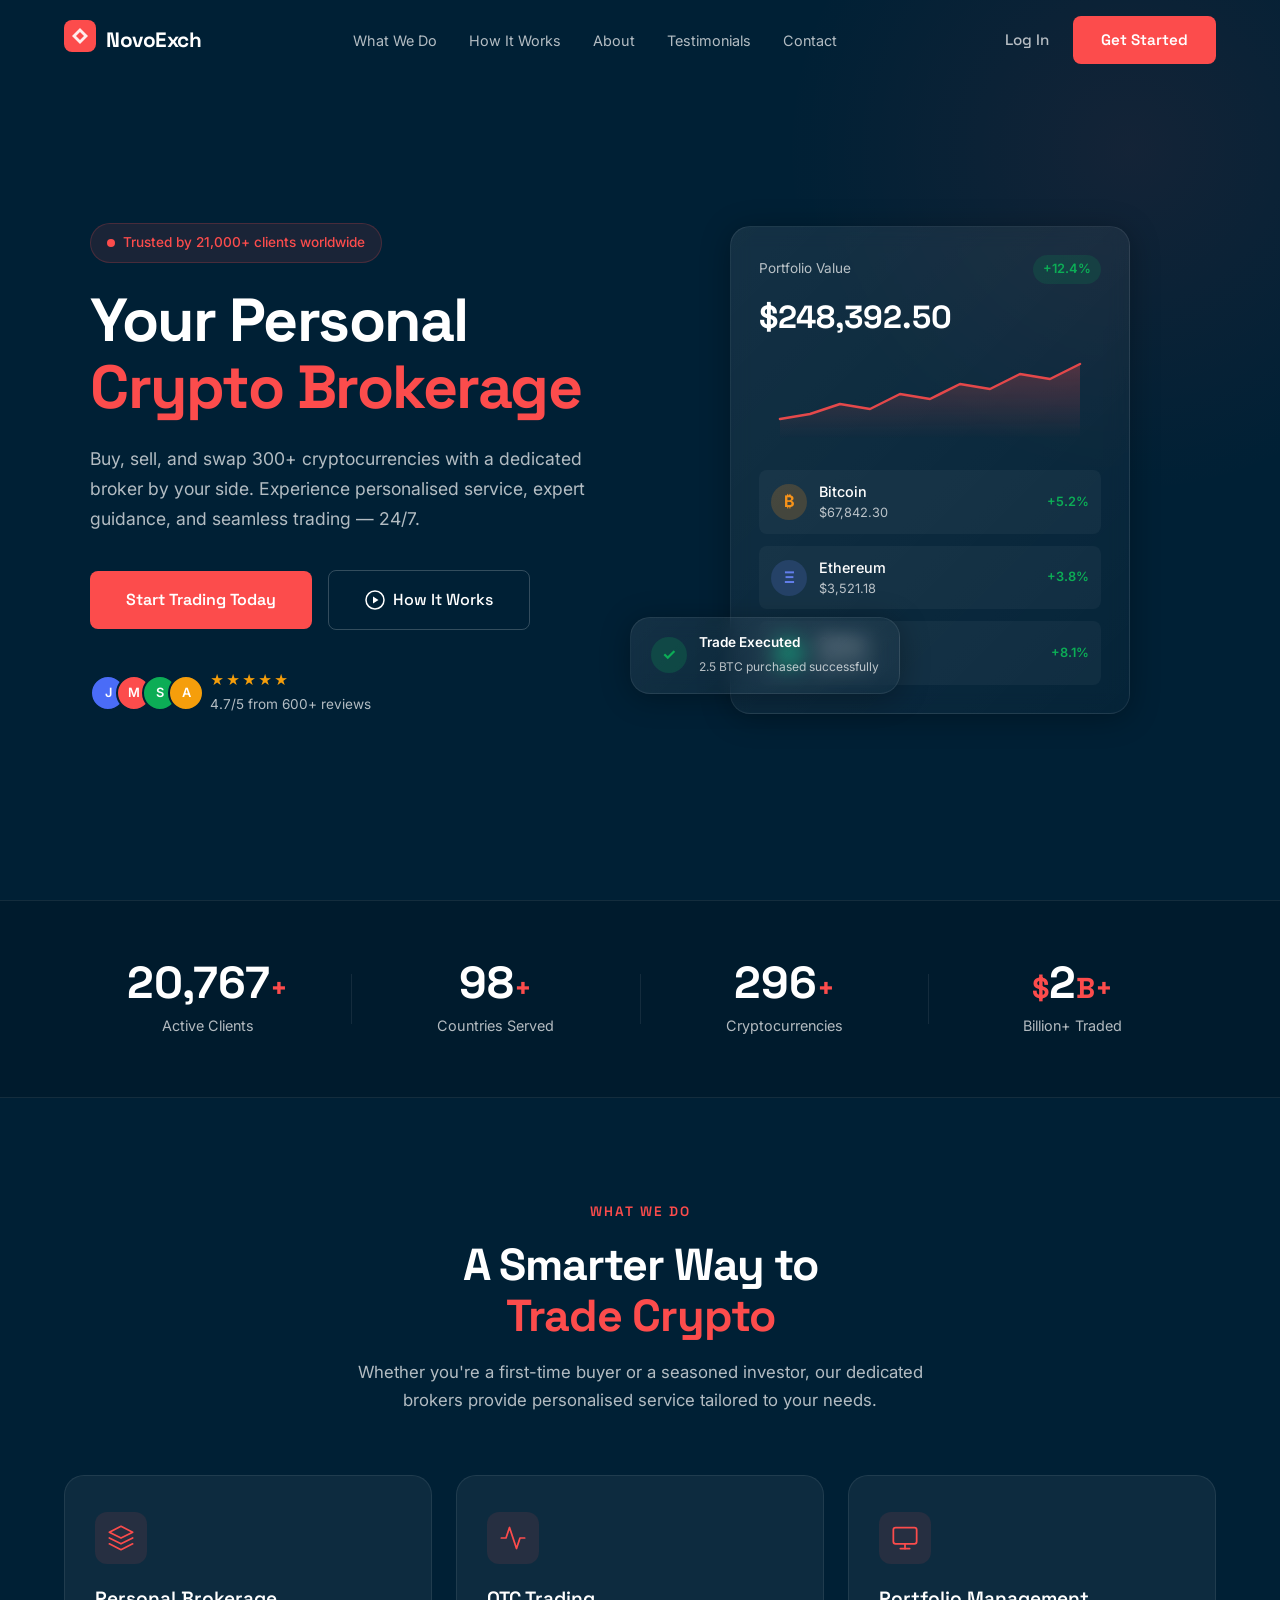
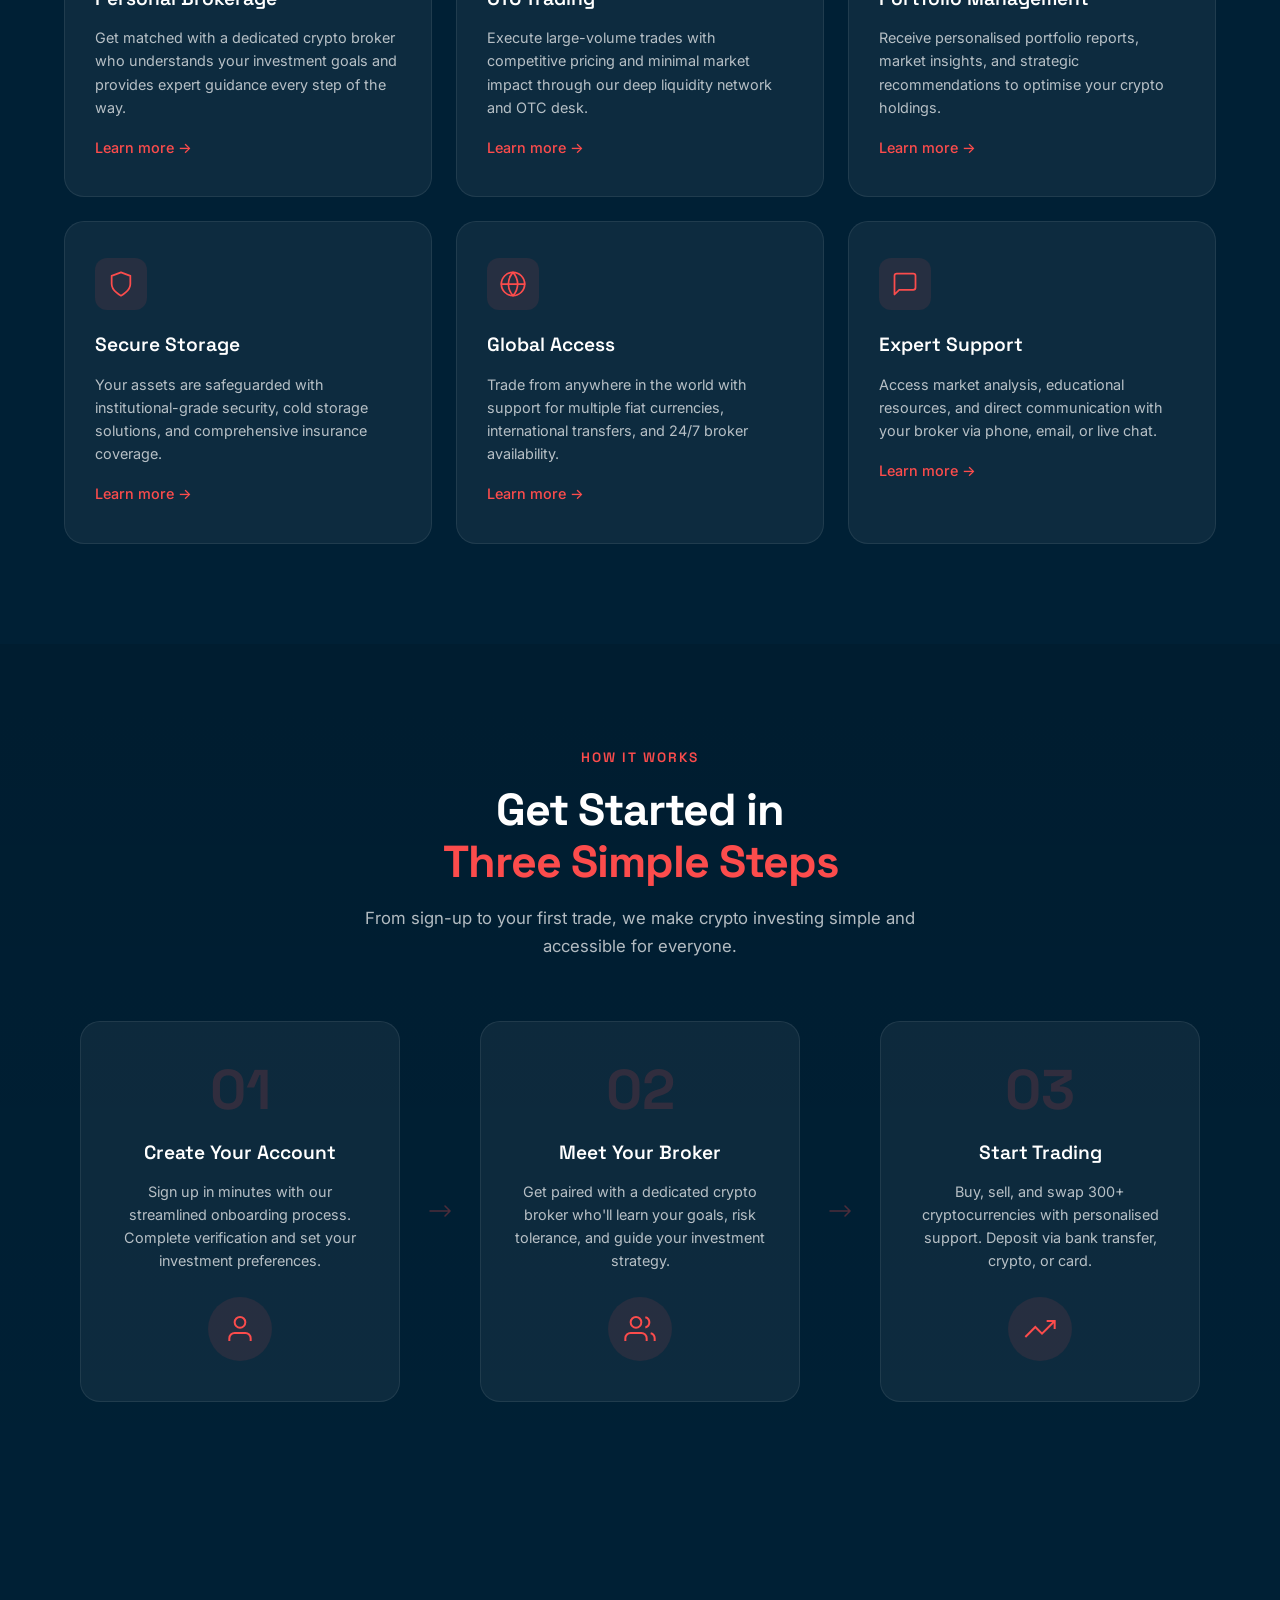
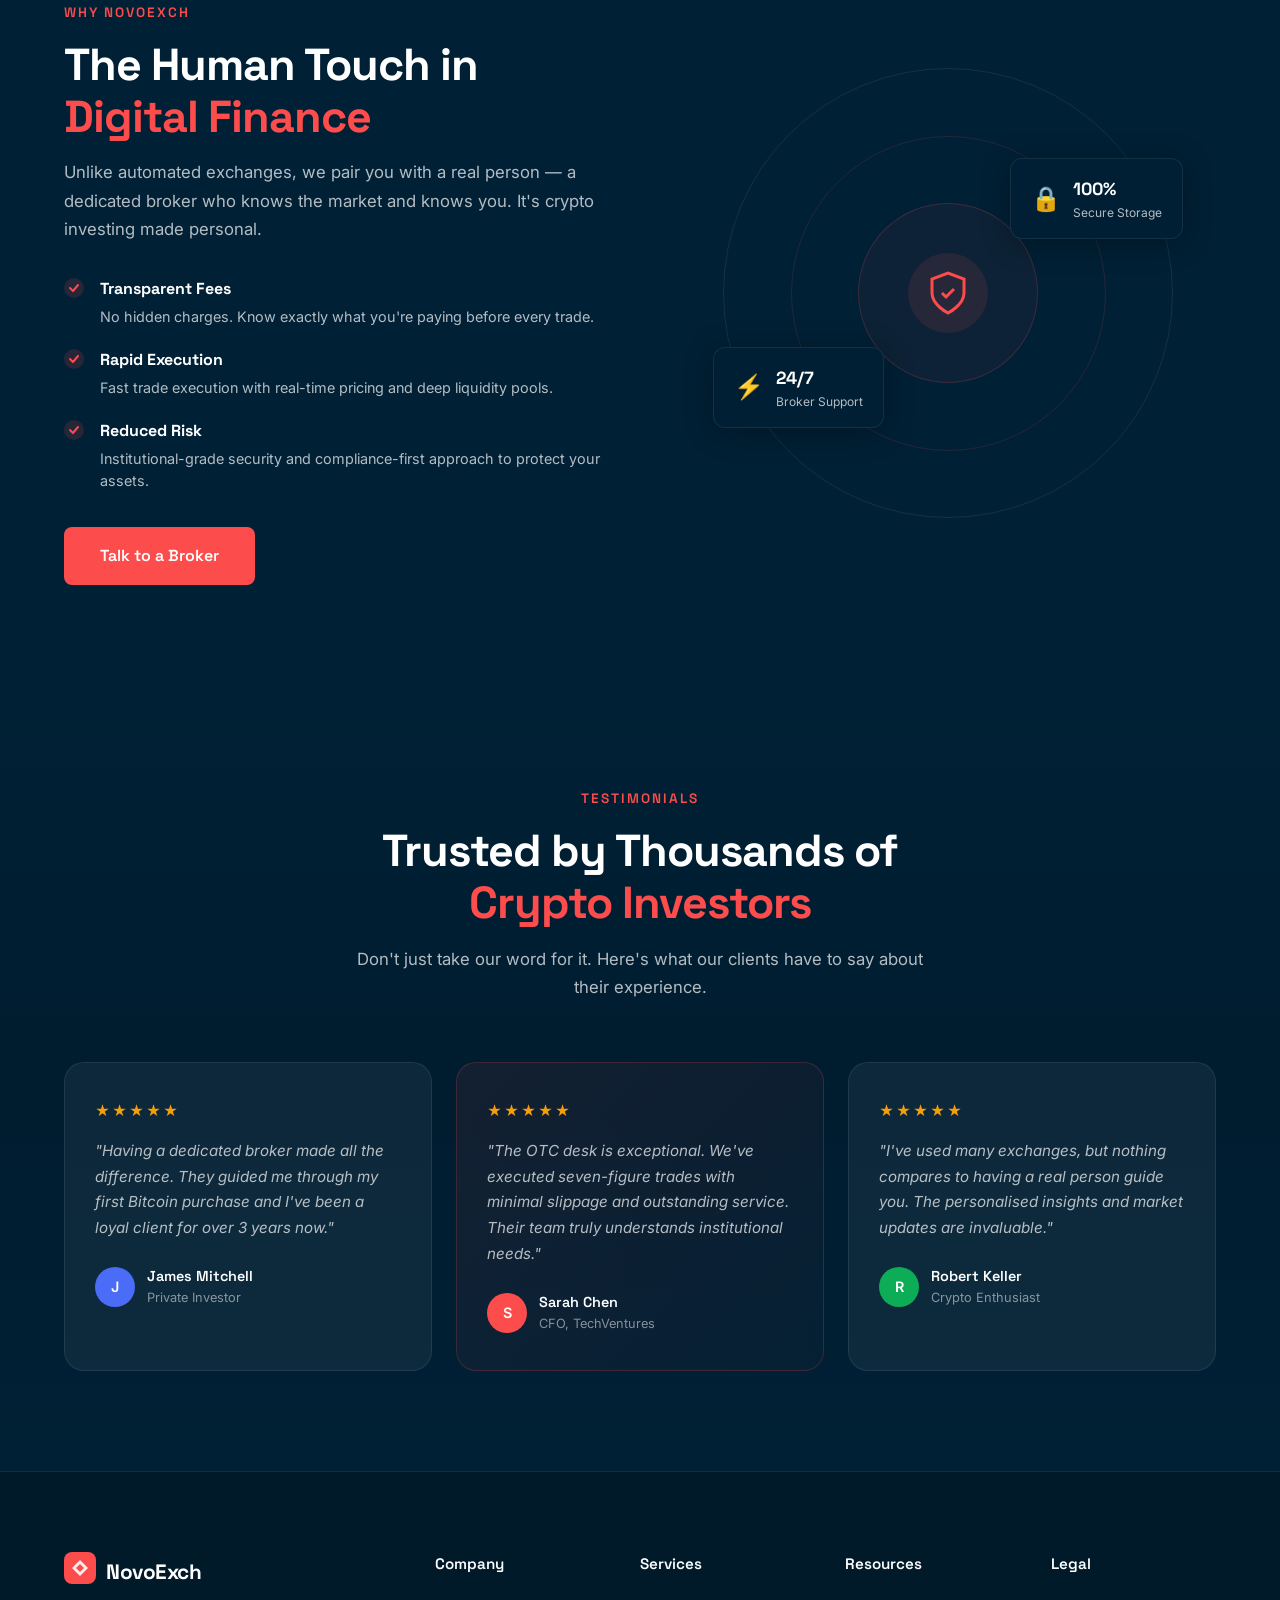
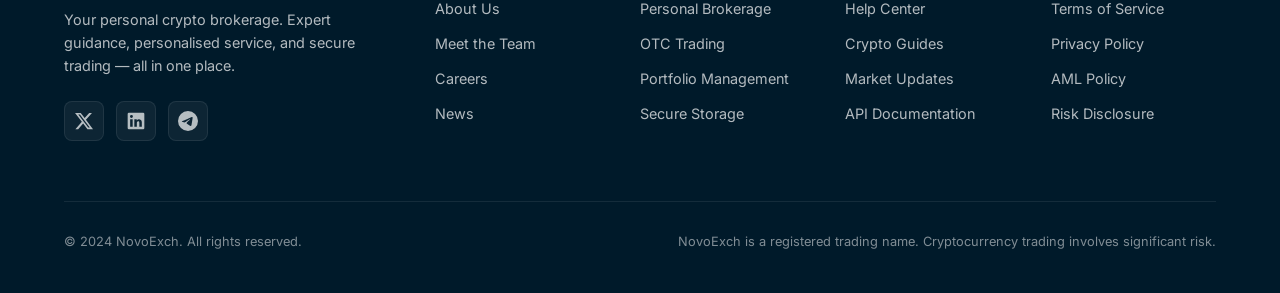
==== index.html @ ad3f7f37 "Initial commit: NovoExch crypto brokerage platform Co-Authored-By: Claude Opus 4.6 <noreply@anthropi" ====
<!DOCTYPE html>
<html lang="en">
<head>
    <meta charset="UTF-8">
    <meta name="viewport" content="width=device-width, initial-scale=1.0">
    <title>NovoExch | Your Personal Crypto Brokerage</title>
    <link rel="preconnect" href="https://fonts.googleapis.com">
    <link rel="preconnect" href="https://fonts.gstatic.com" crossorigin>
    <link href="https://fonts.googleapis.com/css2?family=Space+Grotesk:wght@400;500;600;700&family=Inter:wght@300;400;500;600&display=swap" rel="stylesheet">
    <link rel="stylesheet" href="styles.css">
</head>
<body>
    <!-- Navigation -->
    <nav class="navbar" id="navbar">
        <div class="container nav-container">
            <a href="#" class="logo">
                <span class="logo-icon">
                    <svg width="32" height="32" viewBox="0 0 32 32" fill="none">
                        <rect width="32" height="32" rx="8" fill="#fc4c4c"/>
                        <path d="M8 16L16 8L24 16L16 24L8 16Z" fill="white" opacity="0.9"/>
                        <path d="M12 16L16 12L20 16L16 20L12 16Z" fill="#fc4c4c"/>
                    </svg>
                </span>
                <span class="logo-text">NovoExch</span>
            </a>
            <div class="nav-links" id="navLinks">
                <a href="#services">What We Do</a>
                <a href="#how-it-works">How It Works</a>
                <a href="#about">About</a>
                <a href="#testimonials">Testimonials</a>
                <a href="signup.html">Contact</a>
            </div>
            <div class="nav-actions">
                <a href="login.html" class="btn-login">Log In</a>
                <a href="signup.html" class="btn-primary">Get Started</a>
            </div>
            <button class="mobile-toggle" id="mobileToggle" aria-label="Toggle menu">
                <span></span>
                <span></span>
                <span></span>
            </button>
        </div>
    </nav>

    <!-- Hero Section -->
    <section class="hero">
        <div class="hero-bg-glow"></div>
        <div class="container hero-container">
            <div class="hero-content">
                <div class="hero-badge">
                    <span class="badge-dot"></span>
                    Trusted by 21,000+ clients worldwide
                </div>
                <h1>Your Personal<br><span class="text-accent">Crypto Brokerage</span></h1>
                <p class="hero-subtitle">Buy, sell, and swap 300+ cryptocurrencies with a dedicated broker by your side. Experience personalised service, expert guidance, and seamless trading — 24/7.</p>
                <div class="hero-ctas">
                    <a href="signup.html" class="btn-primary btn-lg">Start Trading Today</a>
                    <a href="#how-it-works" class="btn-outline btn-lg">
                        <svg width="20" height="20" viewBox="0 0 20 20" fill="none">
                            <circle cx="10" cy="10" r="9" stroke="currentColor" stroke-width="1.5"/>
                            <path d="M8 6.5L13.5 10L8 13.5V6.5Z" fill="currentColor"/>
                        </svg>
                        How It Works
                    </a>
                </div>
                <div class="hero-trust">
                    <div class="trust-avatars">
                        <div class="avatar" style="background: #4a6cf7;">J</div>
                        <div class="avatar" style="background: #fc4c4c;">M</div>
                        <div class="avatar" style="background: #0cad56;">S</div>
                        <div class="avatar" style="background: #f59e0b;">A</div>
                    </div>
                    <div class="trust-info">
                        <div class="trust-stars">★★★★★</div>
                        <span>4.7/5 from 600+ reviews</span>
                    </div>
                </div>
            </div>
            <div class="hero-visual">
                <div class="hero-card main-card">
                    <div class="card-header">
                        <span class="card-label">Portfolio Value</span>
                        <span class="card-badge-green">+12.4%</span>
                    </div>
                    <div class="card-value">$248,392.50</div>
                    <div class="card-chart">
                        <svg viewBox="0 0 300 80" class="chart-line">
                            <polyline points="0,60 30,55 60,45 90,50 120,35 150,40 180,25 210,30 240,15 270,20 300,5" fill="none" stroke="#fc4c4c" stroke-width="2.5" stroke-linecap="round" stroke-linejoin="round"/>
                            <linearGradient id="chartGrad" x1="0" y1="0" x2="0" y2="1">
                                <stop offset="0%" stop-color="#fc4c4c" stop-opacity="0.3"/>
                                <stop offset="100%" stop-color="#fc4c4c" stop-opacity="0"/>
                            </linearGradient>
                            <polyline points="0,60 30,55 60,45 90,50 120,35 150,40 180,25 210,30 240,15 270,20 300,5 300,80 0,80" fill="url(#chartGrad)"/>
                        </svg>
                    </div>
                    <div class="card-assets">
                        <div class="asset-item">
                            <div class="asset-icon btc">₿</div>
                            <div class="asset-info">
                                <span class="asset-name">Bitcoin</span>
                                <span class="asset-price">$67,842.30</span>
                            </div>
                            <span class="asset-change positive">+5.2%</span>
                        </div>
                        <div class="asset-item">
                            <div class="asset-icon eth">Ξ</div>
                            <div class="asset-info">
                                <span class="asset-name">Ethereum</span>
                                <span class="asset-price">$3,521.18</span>
                            </div>
                            <span class="asset-change positive">+3.8%</span>
                        </div>
                        <div class="asset-item">
                            <div class="asset-icon sol">◎</div>
                            <div class="asset-info">
                                <span class="asset-name">Solana</span>
                                <span class="asset-price">$142.65</span>
                            </div>
                            <span class="asset-change positive">+8.1%</span>
                        </div>
                    </div>
                </div>
                <div class="hero-card floating-card card-notification">
                    <div class="notif-icon">✓</div>
                    <div class="notif-text">
                        <span class="notif-title">Trade Executed</span>
                        <span class="notif-desc">2.5 BTC purchased successfully</span>
                    </div>
                </div>
            </div>
        </div>
    </section>

    <!-- Stats Bar -->
    <section class="stats-bar">
        <div class="container">
            <div class="stats-grid">
                <div class="stat-item">
                    <div class="stat-number" data-target="21000">0</div>
                    <div class="stat-label">Active Clients</div>
                </div>
                <div class="stat-divider"></div>
                <div class="stat-item">
                    <div class="stat-number" data-target="100">0</div>
                    <div class="stat-label">Countries Served</div>
                </div>
                <div class="stat-divider"></div>
                <div class="stat-item">
                    <div class="stat-number" data-target="300">0</div>
                    <div class="stat-label">Cryptocurrencies</div>
                </div>
                <div class="stat-divider"></div>
                <div class="stat-item">
                    <div class="stat-number dollar" data-target="3">0</div>
                    <div class="stat-label">Billion+ Traded</div>
                </div>
            </div>
        </div>
    </section>

    <!-- Services Section -->
    <section class="services" id="services">
        <div class="container">
            <div class="section-header">
                <span class="section-tag">What We Do</span>
                <h2>A Smarter Way to<br><span class="text-accent">Trade Crypto</span></h2>
                <p class="section-subtitle">Whether you're a first-time buyer or a seasoned investor, our dedicated brokers provide personalised service tailored to your needs.</p>
            </div>
            <div class="services-grid">
                <div class="service-card">
                    <div class="service-icon">
                        <svg width="28" height="28" viewBox="0 0 24 24" fill="none" stroke="currentColor" stroke-width="1.5" stroke-linecap="round" stroke-linejoin="round">
                            <path d="M12 2L2 7l10 5 10-5-10-5z"/>
                            <path d="M2 17l10 5 10-5"/>
                            <path d="M2 12l10 5 10-5"/>
                        </svg>
                    </div>
                    <h3>Personal Brokerage</h3>
                    <p>Get matched with a dedicated crypto broker who understands your investment goals and provides expert guidance every step of the way.</p>
                    <a href="#" class="service-link">Learn more →</a>
                </div>
                <div class="service-card">
                    <div class="service-icon">
                        <svg width="28" height="28" viewBox="0 0 24 24" fill="none" stroke="currentColor" stroke-width="1.5" stroke-linecap="round" stroke-linejoin="round">
                            <polyline points="22 12 18 12 15 21 9 3 6 12 2 12"/>
                        </svg>
                    </div>
                    <h3>OTC Trading</h3>
                    <p>Execute large-volume trades with competitive pricing and minimal market impact through our deep liquidity network and OTC desk.</p>
                    <a href="#" class="service-link">Learn more →</a>
                </div>
                <div class="service-card">
                    <div class="service-icon">
                        <svg width="28" height="28" viewBox="0 0 24 24" fill="none" stroke="currentColor" stroke-width="1.5" stroke-linecap="round" stroke-linejoin="round">
                            <rect x="2" y="3" width="20" height="14" rx="2" ry="2"/>
                            <path d="M8 21h8"/>
                            <path d="M12 17v4"/>
                        </svg>
                    </div>
                    <h3>Portfolio Management</h3>
                    <p>Receive personalised portfolio reports, market insights, and strategic recommendations to optimise your crypto holdings.</p>
                    <a href="#" class="service-link">Learn more →</a>
                </div>
                <div class="service-card">
                    <div class="service-icon">
                        <svg width="28" height="28" viewBox="0 0 24 24" fill="none" stroke="currentColor" stroke-width="1.5" stroke-linecap="round" stroke-linejoin="round">
                            <path d="M12 22s8-4 8-10V5l-8-3-8 3v7c0 6 8 10 8 10z"/>
                        </svg>
                    </div>
                    <h3>Secure Storage</h3>
                    <p>Your assets are safeguarded with institutional-grade security, cold storage solutions, and comprehensive insurance coverage.</p>
                    <a href="#" class="service-link">Learn more →</a>
                </div>
                <div class="service-card">
                    <div class="service-icon">
                        <svg width="28" height="28" viewBox="0 0 24 24" fill="none" stroke="currentColor" stroke-width="1.5" stroke-linecap="round" stroke-linejoin="round">
                            <circle cx="12" cy="12" r="10"/>
                            <path d="M2 12h20"/>
                            <path d="M12 2a15.3 15.3 0 0 1 4 10 15.3 15.3 0 0 1-4 10 15.3 15.3 0 0 1-4-10 15.3 15.3 0 0 1 4-10z"/>
                        </svg>
                    </div>
                    <h3>Global Access</h3>
                    <p>Trade from anywhere in the world with support for multiple fiat currencies, international transfers, and 24/7 broker availability.</p>
                    <a href="#" class="service-link">Learn more →</a>
                </div>
                <div class="service-card">
                    <div class="service-icon">
                        <svg width="28" height="28" viewBox="0 0 24 24" fill="none" stroke="currentColor" stroke-width="1.5" stroke-linecap="round" stroke-linejoin="round">
                            <path d="M21 15a2 2 0 0 1-2 2H7l-4 4V5a2 2 0 0 1 2-2h14a2 2 0 0 1 2 2z"/>
                        </svg>
                    </div>
                    <h3>Expert Support</h3>
                    <p>Access market analysis, educational resources, and direct communication with your broker via phone, email, or live chat.</p>
                    <a href="#" class="service-link">Learn more →</a>
                </div>
            </div>
        </div>
    </section>

    <!-- How It Works -->
    <section class="how-it-works" id="how-it-works">
        <div class="container">
            <div class="section-header">
                <span class="section-tag">How It Works</span>
                <h2>Get Started in<br><span class="text-accent">Three Simple Steps</span></h2>
                <p class="section-subtitle">From sign-up to your first trade, we make crypto investing simple and accessible for everyone.</p>
            </div>
            <div class="steps-grid">
                <div class="step-card">
                    <div class="step-number">01</div>
                    <div class="step-content">
                        <h3>Create Your Account</h3>
                        <p>Sign up in minutes with our streamlined onboarding process. Complete verification and set your investment preferences.</p>
                    </div>
                    <div class="step-visual">
                        <div class="step-icon-wrap">
                            <svg width="32" height="32" viewBox="0 0 24 24" fill="none" stroke="#fc4c4c" stroke-width="1.5">
                                <path d="M20 21v-2a4 4 0 0 0-4-4H8a4 4 0 0 0-4 4v2"/>
                                <circle cx="12" cy="7" r="4"/>
                            </svg>
                        </div>
                    </div>
                </div>
                <div class="step-connector">
                    <svg width="40" height="40" viewBox="0 0 40 40">
                        <path d="M10 20h20M25 15l5 5-5 5" stroke="#fc4c4c" stroke-width="1.5" fill="none" stroke-linecap="round"/>
                    </svg>
                </div>
                <div class="step-card">
                    <div class="step-number">02</div>
                    <div class="step-content">
                        <h3>Meet Your Broker</h3>
                        <p>Get paired with a dedicated crypto broker who'll learn your goals, risk tolerance, and guide your investment strategy.</p>
                    </div>
                    <div class="step-visual">
                        <div class="step-icon-wrap">
                            <svg width="32" height="32" viewBox="0 0 24 24" fill="none" stroke="#fc4c4c" stroke-width="1.5">
                                <path d="M17 21v-2a4 4 0 0 0-4-4H5a4 4 0 0 0-4 4v2"/>
                                <circle cx="9" cy="7" r="4"/>
                                <path d="M23 21v-2a4 4 0 0 0-3-3.87"/>
                                <path d="M16 3.13a4 4 0 0 1 0 7.75"/>
                            </svg>
                        </div>
                    </div>
                </div>
                <div class="step-connector">
                    <svg width="40" height="40" viewBox="0 0 40 40">
                        <path d="M10 20h20M25 15l5 5-5 5" stroke="#fc4c4c" stroke-width="1.5" fill="none" stroke-linecap="round"/>
                    </svg>
                </div>
                <div class="step-card">
                    <div class="step-number">03</div>
                    <div class="step-content">
                        <h3>Start Trading</h3>
                        <p>Buy, sell, and swap 300+ cryptocurrencies with personalised support. Deposit via bank transfer, crypto, or card.</p>
                    </div>
                    <div class="step-visual">
                        <div class="step-icon-wrap">
                            <svg width="32" height="32" viewBox="0 0 24 24" fill="none" stroke="#fc4c4c" stroke-width="1.5">
                                <polyline points="23 6 13.5 15.5 8.5 10.5 1 18"/>
                                <polyline points="17 6 23 6 23 12"/>
                            </svg>
                        </div>
                    </div>
                </div>
            </div>
        </div>
    </section>

    <!-- About / Why Choose Us -->
    <section class="about" id="about">
        <div class="container">
            <div class="about-grid">
                <div class="about-content">
                    <span class="section-tag">Why NovoExch</span>
                    <h2>The Human Touch in<br><span class="text-accent">Digital Finance</span></h2>
                    <p>Unlike automated exchanges, we pair you with a real person — a dedicated broker who knows the market and knows you. It's crypto investing made personal.</p>
                    <div class="about-features">
                        <div class="about-feature">
                            <div class="feature-check">
                                <svg width="20" height="20" viewBox="0 0 20 20" fill="none">
                                    <circle cx="10" cy="10" r="10" fill="#fc4c4c" opacity="0.15"/>
                                    <path d="M6 10l3 3 5-6" stroke="#fc4c4c" stroke-width="2" stroke-linecap="round" stroke-linejoin="round"/>
                                </svg>
                            </div>
                            <div>
                                <strong>Transparent Fees</strong>
                                <p>No hidden charges. Know exactly what you're paying before every trade.</p>
                            </div>
                        </div>
                        <div class="about-feature">
                            <div class="feature-check">
                                <svg width="20" height="20" viewBox="0 0 20 20" fill="none">
                                    <circle cx="10" cy="10" r="10" fill="#fc4c4c" opacity="0.15"/>
                                    <path d="M6 10l3 3 5-6" stroke="#fc4c4c" stroke-width="2" stroke-linecap="round" stroke-linejoin="round"/>
                                </svg>
                            </div>
                            <div>
                                <strong>Rapid Execution</strong>
                                <p>Fast trade execution with real-time pricing and deep liquidity pools.</p>
                            </div>
                        </div>
                        <div class="about-feature">
                            <div class="feature-check">
                                <svg width="20" height="20" viewBox="0 0 20 20" fill="none">
                                    <circle cx="10" cy="10" r="10" fill="#fc4c4c" opacity="0.15"/>
                                    <path d="M6 10l3 3 5-6" stroke="#fc4c4c" stroke-width="2" stroke-linecap="round" stroke-linejoin="round"/>
                                </svg>
                            </div>
                            <div>
                                <strong>Reduced Risk</strong>
                                <p>Institutional-grade security and compliance-first approach to protect your assets.</p>
                            </div>
                        </div>
                    </div>
                    <a href="signup.html" class="btn-primary btn-lg">Talk to a Broker</a>
                </div>
                <div class="about-visual">
                    <div class="about-image-card">
                        <div class="about-graphic">
                            <div class="graphic-circle outer"></div>
                            <div class="graphic-circle middle"></div>
                            <div class="graphic-circle inner"></div>
                            <div class="graphic-center">
                                <svg width="48" height="48" viewBox="0 0 24 24" fill="none" stroke="#fc4c4c" stroke-width="1.5">
                                    <path d="M12 22s8-4 8-10V5l-8-3-8 3v7c0 6 8 10 8 10z"/>
                                    <path d="M9 12l2 2 4-4"/>
                                </svg>
                            </div>
                        </div>
                        <div class="about-stat-card stat-card-1">
                            <div class="mini-stat-icon">🔒</div>
                            <div>
                                <div class="mini-stat-value">100%</div>
                                <div class="mini-stat-label">Secure Storage</div>
                            </div>
                        </div>
                        <div class="about-stat-card stat-card-2">
                            <div class="mini-stat-icon">⚡</div>
                            <div>
                                <div class="mini-stat-value">24/7</div>
                                <div class="mini-stat-label">Broker Support</div>
                            </div>
                        </div>
                    </div>
                </div>
            </div>
        </div>
    </section>

    <!-- Testimonials -->
    <section class="testimonials" id="testimonials">
        <div class="container">
            <div class="section-header">
                <span class="section-tag">Testimonials</span>
                <h2>Trusted by Thousands of<br><span class="text-accent">Crypto Investors</span></h2>
                <p class="section-subtitle">Don't just take our word for it. Here's what our clients have to say about their experience.</p>
            </div>
            <div class="testimonials-grid">
                <div class="testimonial-card">
                    <div class="testimonial-stars">★★★★★</div>
                    <p>"Having a dedicated broker made all the difference. They guided me through my first Bitcoin purchase and I've been a loyal client for over 3 years now."</p>
                    <div class="testimonial-author">
                        <div class="author-avatar" style="background: #4a6cf7;">J</div>
                        <div>
                            <div class="author-name">James Mitchell</div>
                            <div class="author-role">Private Investor</div>
                        </div>
                    </div>
                </div>
                <div class="testimonial-card featured">
                    <div class="testimonial-stars">★★★★★</div>
                    <p>"The OTC desk is exceptional. We've executed seven-figure trades with minimal slippage and outstanding service. Their team truly understands institutional needs."</p>
                    <div class="testimonial-author">
                        <div class="author-avatar" style="background: #fc4c4c;">S</div>
                        <div>
                            <div class="author-name">Sarah Chen</div>
                            <div class="author-role">CFO, TechVentures</div>
                        </div>
                    </div>
                </div>
                <div class="testimonial-card">
                    <div class="testimonial-stars">★★★★★</div>
                    <p>"I've used many exchanges, but nothing compares to having a real person guide you. The personalised insights and market updates are invaluable."</p>
                    <div class="testimonial-author">
                        <div class="author-avatar" style="background: #0cad56;">R</div>
                        <div>
                            <div class="author-name">Robert Keller</div>
                            <div class="author-role">Crypto Enthusiast</div>
                        </div>
                    </div>
                </div>
            </div>
        </div>
    </section>

    <!-- Footer -->
    <footer class="footer">
        <div class="container">
            <div class="footer-grid">
                <div class="footer-brand">
                    <a href="#" class="logo">
                        <span class="logo-icon">
                            <svg width="32" height="32" viewBox="0 0 32 32" fill="none">
                                <rect width="32" height="32" rx="8" fill="#fc4c4c"/>
                                <path d="M8 16L16 8L24 16L16 24L8 16Z" fill="white" opacity="0.9"/>
                                <path d="M12 16L16 12L20 16L16 20L12 16Z" fill="#fc4c4c"/>
                            </svg>
                        </span>
                        <span class="logo-text">NovoExch</span>
                    </a>
                    <p class="footer-desc">Your personal crypto brokerage. Expert guidance, personalised service, and secure trading — all in one place.</p>
                    <div class="social-links">
                        <a href="#" aria-label="Twitter">
                            <svg width="20" height="20" viewBox="0 0 24 24" fill="currentColor"><path d="M18.244 2.25h3.308l-7.227 8.26 8.502 11.24H16.17l-5.214-6.817L4.99 21.75H1.68l7.73-8.835L1.254 2.25H8.08l4.713 6.231zm-1.161 17.52h1.833L7.084 4.126H5.117z"/></svg>
                        </a>
                        <a href="#" aria-label="LinkedIn">
                            <svg width="20" height="20" viewBox="0 0 24 24" fill="currentColor"><path d="M20.5 2h-17A1.5 1.5 0 002 3.5v17A1.5 1.5 0 003.5 22h17a1.5 1.5 0 001.5-1.5v-17A1.5 1.5 0 0020.5 2zM8 19H5v-9h3zM6.5 8.25A1.75 1.75 0 118.3 6.5a1.78 1.78 0 01-1.8 1.75zM19 19h-3v-4.74c0-1.42-.6-1.93-1.38-1.93A1.74 1.74 0 0013 14.19a.66.66 0 000 .14V19h-3v-9h2.9v1.3a3.11 3.11 0 012.7-1.4c1.55 0 3.36.86 3.36 3.66z"/></svg>
                        </a>
                        <a href="#" aria-label="Telegram">
                            <svg width="20" height="20" viewBox="0 0 24 24" fill="currentColor"><path d="M11.944 0A12 12 0 0 0 0 12a12 12 0 0 0 12 12 12 12 0 0 0 12-12A12 12 0 0 0 12 0a12 12 0 0 0-.056 0zm4.962 7.224c.1-.002.321.023.465.14a.506.506 0 0 1 .171.325c.016.093.036.306.02.472-.18 1.898-.962 6.502-1.36 8.627-.168.9-.499 1.201-.82 1.23-.696.065-1.225-.46-1.9-.902-1.056-.693-1.653-1.124-2.678-1.8-1.185-.78-.417-1.21.258-1.91.177-.184 3.247-2.977 3.307-3.23.007-.032.014-.15-.056-.212s-.174-.041-.249-.024c-.106.024-1.793 1.14-5.061 3.345-.48.33-.913.49-1.302.48-.428-.008-1.252-.241-1.865-.44-.752-.245-1.349-.374-1.297-.789.027-.216.325-.437.893-.663 3.498-1.524 5.83-2.529 6.998-3.014 3.332-1.386 4.025-1.627 4.476-1.635z"/></svg>
                        </a>
                    </div>
                </div>
                <div class="footer-links">
                    <h4>Company</h4>
                    <a href="#">About Us</a>
                    <a href="#">Meet the Team</a>
                    <a href="#">Careers</a>
                    <a href="#">News</a>
                </div>
                <div class="footer-links">
                    <h4>Services</h4>
                    <a href="#">Personal Brokerage</a>
                    <a href="#">OTC Trading</a>
                    <a href="#">Portfolio Management</a>
                    <a href="#">Secure Storage</a>
                </div>
                <div class="footer-links">
                    <h4>Resources</h4>
                    <a href="#">Help Center</a>
                    <a href="#">Crypto Guides</a>
                    <a href="#">Market Updates</a>
                    <a href="#">API Documentation</a>
                </div>
                <div class="footer-links">
                    <h4>Legal</h4>
                    <a href="#">Terms of Service</a>
                    <a href="#">Privacy Policy</a>
                    <a href="#">AML Policy</a>
                    <a href="#">Risk Disclosure</a>
                </div>
            </div>
            <div class="footer-bottom">
                <p>&copy; 2024 NovoExch. All rights reserved.</p>
                <p>NovoExch is a registered trading name. Cryptocurrency trading involves significant risk.</p>
            </div>
        </div>
    </footer>

    <script src="script.js"></script>
</body>
</html>
---- styles.css ----
/* ===== RESET & BASE ===== */
*, *::before, *::after {
    margin: 0;
    padding: 0;
    box-sizing: border-box;
}

:root {
    --primary: #002035;
    --primary-light: #003355;
    --primary-dark: #001525;
    --secondary: #fc4c4c;
    --secondary-hover: #e03e3e;
    --white: #ffffff;
    --gray-100: #f0f4f8;
    --gray-200: #e2e8f0;
    --gray-300: #cbd5e1;
    --gray-400: #94a3b8;
    --gray-500: #64748b;
    --text-light: rgba(255, 255, 255, 0.7);
    --text-lighter: rgba(255, 255, 255, 0.5);
    --card-bg: rgba(255, 255, 255, 0.05);
    --card-border: rgba(255, 255, 255, 0.08);
    --font-heading: 'Space Grotesk', sans-serif;
    --font-body: 'Inter', sans-serif;
    --radius-sm: 8px;
    --radius-md: 12px;
    --radius-lg: 20px;
    --radius-xl: 28px;
    --shadow-card: 0 4px 30px rgba(0, 0, 0, 0.3);
    --transition: 0.3s cubic-bezier(0.4, 0, 0.2, 1);
}

html {
    scroll-behavior: smooth;
    -webkit-font-smoothing: antialiased;
}

body {
    font-family: var(--font-body);
    background-color: var(--primary);
    color: var(--white);
    line-height: 1.6;
    overflow-x: hidden;
}

.container {
    max-width: 1200px;
    margin: 0 auto;
    padding: 0 24px;
}

a {
    text-decoration: none;
    color: inherit;
    transition: var(--transition);
}

img {
    max-width: 100%;
    display: block;
}

/* ===== BUTTONS ===== */
.btn-primary {
    display: inline-flex;
    align-items: center;
    justify-content: center;
    gap: 8px;
    padding: 12px 28px;
    background: var(--secondary);
    color: var(--white);
    font-family: var(--font-heading);
    font-weight: 600;
    font-size: 0.95rem;
    border-radius: var(--radius-sm);
    border: none;
    cursor: pointer;
    transition: var(--transition);
    white-space: nowrap;
}

.btn-primary:hover {
    background: var(--secondary-hover);
    transform: translateY(-2px);
    box-shadow: 0 8px 25px rgba(252, 76, 76, 0.35);
}

.btn-outline {
    display: inline-flex;
    align-items: center;
    gap: 8px;
    padding: 12px 28px;
    background: transparent;
    color: var(--white);
    font-family: var(--font-heading);
    font-weight: 500;
    font-size: 0.95rem;
    border-radius: var(--radius-sm);
    border: 1.5px solid rgba(255, 255, 255, 0.2);
    cursor: pointer;
    transition: var(--transition);
}

.btn-outline:hover {
    border-color: rgba(255, 255, 255, 0.5);
    background: rgba(255, 255, 255, 0.05);
}

.btn-lg {
    padding: 16px 36px;
    font-size: 1rem;
}

.btn-full {
    width: 100%;
}

.btn-login {
    font-family: var(--font-heading);
    font-weight: 500;
    font-size: 0.95rem;
    color: var(--text-light);
    padding: 8px 16px;
}

.btn-login:hover {
    color: var(--white);
}

/* ===== NAVBAR ===== */
.navbar {
    position: fixed;
    top: 0;
    left: 0;
    right: 0;
    z-index: 1000;
    padding: 16px 0;
    transition: var(--transition);
    background: transparent;
}

.navbar.scrolled {
    background: rgba(0, 32, 53, 0.95);
    backdrop-filter: blur(20px);
    -webkit-backdrop-filter: blur(20px);
    border-bottom: 1px solid var(--card-border);
    padding: 12px 0;
}

.nav-container {
    display: flex;
    align-items: center;
    justify-content: space-between;
}

.logo {
    display: flex;
    align-items: center;
    gap: 10px;
    z-index: 100;
}

.logo-text {
    font-family: var(--font-heading);
    font-weight: 700;
    font-size: 1.3rem;
    letter-spacing: -0.5px;
}

.nav-links {
    display: flex;
    align-items: center;
    gap: 32px;
}

.nav-links a {
    font-size: 0.9rem;
    font-weight: 400;
    color: var(--text-light);
    position: relative;
}

.nav-links a::after {
    content: '';
    position: absolute;
    bottom: -4px;
    left: 0;
    width: 0;
    height: 2px;
    background: var(--secondary);
    transition: var(--transition);
}

.nav-links a:hover {
    color: var(--white);
}

.nav-links a:hover::after {
    width: 100%;
}

.nav-actions {
    display: flex;
    align-items: center;
    gap: 8px;
}

.mobile-toggle {
    display: none;
    flex-direction: column;
    gap: 5px;
    background: none;
    border: none;
    cursor: pointer;
    padding: 4px;
    z-index: 100;
}

.mobile-toggle span {
    display: block;
    width: 24px;
    height: 2px;
    background: var(--white);
    transition: var(--transition);
    border-radius: 2px;
}

.mobile-toggle.active span:nth-child(1) {
    transform: rotate(45deg) translate(5px, 5px);
}

.mobile-toggle.active span:nth-child(2) {
    opacity: 0;
}

.mobile-toggle.active span:nth-child(3) {
    transform: rotate(-45deg) translate(5px, -5px);
}

/* ===== HERO ===== */
.hero {
    position: relative;
    min-height: 100vh;
    display: flex;
    align-items: center;
    padding: 120px 0 80px;
    overflow: hidden;
}

.hero-bg-glow {
    position: absolute;
    top: -200px;
    right: -200px;
    width: 700px;
    height: 700px;
    background: radial-gradient(circle, rgba(252, 76, 76, 0.08) 0%, transparent 70%);
    pointer-events: none;
}

.hero-container {
    display: grid;
    grid-template-columns: 1fr 1fr;
    gap: 60px;
    align-items: center;
}

.hero-badge {
    display: inline-flex;
    align-items: center;
    gap: 8px;
    padding: 8px 16px;
    background: rgba(252, 76, 76, 0.1);
    border: 1px solid rgba(252, 76, 76, 0.2);
    border-radius: 50px;
    font-size: 0.85rem;
    color: var(--secondary);
    font-weight: 500;
    margin-bottom: 24px;
}

.badge-dot {
    width: 8px;
    height: 8px;
    background: var(--secondary);
    border-radius: 50%;
    animation: pulse 2s infinite;
}

@keyframes pulse {
    0%, 100% { opacity: 1; transform: scale(1); }
    50% { opacity: 0.5; transform: scale(1.3); }
}

.hero h1 {
    font-family: var(--font-heading);
    font-size: 3.8rem;
    font-weight: 700;
    line-height: 1.1;
    letter-spacing: -1.5px;
    margin-bottom: 24px;
}

.text-accent {
    color: var(--secondary);
}

.hero-subtitle {
    font-size: 1.1rem;
    color: var(--text-light);
    line-height: 1.7;
    margin-bottom: 36px;
    max-width: 520px;
}

.hero-ctas {
    display: flex;
    align-items: center;
    gap: 16px;
    margin-bottom: 40px;
}

.hero-trust {
    display: flex;
    align-items: center;
    gap: 16px;
}

.trust-avatars {
    display: flex;
}

.avatar {
    width: 36px;
    height: 36px;
    border-radius: 50%;
    display: flex;
    align-items: center;
    justify-content: center;
    font-weight: 600;
    font-size: 0.8rem;
    border: 2px solid var(--primary);
    margin-right: -10px;
}

.trust-stars {
    color: #f59e0b;
    font-size: 0.85rem;
    letter-spacing: 2px;
}

.trust-info span {
    font-size: 0.85rem;
    color: var(--text-light);
}

/* Hero Visual */
.hero-visual {
    position: relative;
    display: flex;
    justify-content: center;
}

.hero-card {
    border-radius: var(--radius-lg);
    background: linear-gradient(135deg, rgba(255, 255, 255, 0.08), rgba(255, 255, 255, 0.02));
    border: 1px solid var(--card-border);
    backdrop-filter: blur(10px);
}

.main-card {
    padding: 28px;
    width: 100%;
    max-width: 400px;
    box-shadow: var(--shadow-card);
}

.card-header {
    display: flex;
    justify-content: space-between;
    align-items: center;
    margin-bottom: 8px;
}

.card-label {
    font-size: 0.85rem;
    color: var(--text-light);
}

.card-badge-green {
    font-size: 0.8rem;
    padding: 4px 10px;
    border-radius: 50px;
    background: rgba(12, 173, 86, 0.15);
    color: #0cad56;
    font-weight: 600;
}

.card-value {
    font-family: var(--font-heading);
    font-size: 2rem;
    font-weight: 700;
    margin-bottom: 16px;
}

.card-chart {
    margin-bottom: 24px;
    opacity: 0.9;
}

.chart-line {
    width: 100%;
    height: 80px;
}

.card-assets {
    display: flex;
    flex-direction: column;
    gap: 12px;
}

.asset-item {
    display: flex;
    align-items: center;
    gap: 12px;
    padding: 10px 12px;
    border-radius: var(--radius-sm);
    background: rgba(255, 255, 255, 0.04);
    transition: var(--transition);
}

.asset-item:hover {
    background: rgba(255, 255, 255, 0.08);
}

.asset-icon {
    width: 36px;
    height: 36px;
    border-radius: 50%;
    display: flex;
    align-items: center;
    justify-content: center;
    font-weight: 700;
    font-size: 1rem;
}

.asset-icon.btc { background: rgba(247, 147, 26, 0.2); color: #f7931a; }
.asset-icon.eth { background: rgba(98, 126, 234, 0.2); color: #627eea; }
.asset-icon.sol { background: rgba(0, 255, 163, 0.2); color: #00ffa3; }

.asset-info {
    flex: 1;
    display: flex;
    flex-direction: column;
}

.asset-name {
    font-weight: 500;
    font-size: 0.9rem;
}

.asset-price {
    font-size: 0.8rem;
    color: var(--text-light);
}

.asset-change {
    font-size: 0.8rem;
    font-weight: 600;
}

.asset-change.positive { color: #0cad56; }
.asset-change.negative { color: var(--secondary); }

.floating-card {
    position: absolute;
    animation: float 6s ease-in-out infinite;
}

.card-notification {
    bottom: 20px;
    left: -40px;
    padding: 14px 20px;
    display: flex;
    align-items: center;
    gap: 12px;
    box-shadow: var(--shadow-card);
}

.notif-icon {
    width: 36px;
    height: 36px;
    border-radius: 50%;
    background: rgba(12, 173, 86, 0.2);
    color: #0cad56;
    display: flex;
    align-items: center;
    justify-content: center;
    font-weight: 700;
}

.notif-title {
    font-weight: 600;
    font-size: 0.85rem;
    display: block;
}

.notif-desc {
    font-size: 0.75rem;
    color: var(--text-light);
}

@keyframes float {
    0%, 100% { transform: translateY(0); }
    50% { transform: translateY(-15px); }
}

/* ===== STATS BAR ===== */
.stats-bar {
    padding: 60px 0;
    border-top: 1px solid var(--card-border);
    border-bottom: 1px solid var(--card-border);
    background: rgba(0, 0, 0, 0.15);
}

.stats-grid {
    display: flex;
    align-items: center;
    justify-content: center;
    gap: 0;
}

.stat-item {
    text-align: center;
    flex: 1;
}

.stat-number {
    font-family: var(--font-heading);
    font-size: 2.8rem;
    font-weight: 700;
    color: var(--white);
    line-height: 1;
    margin-bottom: 8px;
}

.stat-number::after {
    content: '+';
    font-size: 1.8rem;
    color: var(--secondary);
}

.stat-number.dollar::before {
    content: '$';
    font-size: 1.8rem;
    color: var(--secondary);
}

.stat-number.dollar::after {
    content: 'B+';
    font-size: 1.8rem;
    color: var(--secondary);
}

.stat-label {
    font-size: 0.9rem;
    color: var(--text-light);
    font-weight: 400;
}

.stat-divider {
    width: 1px;
    height: 50px;
    background: var(--card-border);
}

/* ===== SECTION HEADERS ===== */
.section-header {
    text-align: center;
    margin-bottom: 60px;
}

.section-tag {
    display: inline-block;
    font-family: var(--font-heading);
    font-size: 0.85rem;
    font-weight: 600;
    color: var(--secondary);
    text-transform: uppercase;
    letter-spacing: 2px;
    margin-bottom: 16px;
}

.section-header h2,
.about-content h2 {
    font-family: var(--font-heading);
    font-size: 2.8rem;
    font-weight: 700;
    line-height: 1.15;
    letter-spacing: -1px;
    margin-bottom: 16px;
}

.section-subtitle {
    font-size: 1.05rem;
    color: var(--text-light);
    max-width: 600px;
    margin: 0 auto;
    line-height: 1.7;
}

/* ===== SERVICES ===== */
.services {
    padding: 100px 0;
}

.services-grid {
    display: grid;
    grid-template-columns: repeat(3, 1fr);
    gap: 24px;
}

.service-card {
    padding: 36px 30px;
    border-radius: var(--radius-lg);
    background: var(--card-bg);
    border: 1px solid var(--card-border);
    transition: var(--transition);
    position: relative;
    overflow: hidden;
}

.service-card::before {
    content: '';
    position: absolute;
    top: 0;
    left: 0;
    right: 0;
    height: 3px;
    background: var(--secondary);
    transform: scaleX(0);
    transition: var(--transition);
}

.service-card:hover {
    transform: translateY(-5px);
    background: rgba(255, 255, 255, 0.08);
    border-color: rgba(255, 255, 255, 0.15);
    box-shadow: 0 20px 40px rgba(0, 0, 0, 0.3);
}

.service-card:hover::before {
    transform: scaleX(1);
}

.service-icon {
    width: 52px;
    height: 52px;
    border-radius: var(--radius-md);
    background: rgba(252, 76, 76, 0.1);
    color: var(--secondary);
    display: flex;
    align-items: center;
    justify-content: center;
    margin-bottom: 20px;
}

.service-card h3 {
    font-family: var(--font-heading);
    font-size: 1.2rem;
    font-weight: 600;
    margin-bottom: 12px;
}

.service-card p {
    font-size: 0.9rem;
    color: var(--text-light);
    line-height: 1.6;
    margin-bottom: 16px;
}

.service-link {
    font-size: 0.9rem;
    font-weight: 500;
    color: var(--secondary);
}

.service-link:hover {
    color: var(--white);
}

/* ===== HOW IT WORKS ===== */
.how-it-works {
    padding: 100px 0;
    background: linear-gradient(180deg, rgba(0, 0, 0, 0.1) 0%, transparent 100%);
}

.steps-grid {
    display: flex;
    align-items: center;
    justify-content: center;
    gap: 20px;
}

.step-card {
    flex: 1;
    max-width: 320px;
    padding: 40px 30px;
    border-radius: var(--radius-lg);
    background: var(--card-bg);
    border: 1px solid var(--card-border);
    text-align: center;
    transition: var(--transition);
    position: relative;
}

.step-card:hover {
    transform: translateY(-5px);
    background: rgba(255, 255, 255, 0.08);
    box-shadow: var(--shadow-card);
}

.step-number {
    font-family: var(--font-heading);
    font-size: 3.5rem;
    font-weight: 700;
    color: rgba(252, 76, 76, 0.15);
    line-height: 1;
    margin-bottom: 20px;
}

.step-content h3 {
    font-family: var(--font-heading);
    font-size: 1.2rem;
    font-weight: 600;
    margin-bottom: 12px;
}

.step-content p {
    font-size: 0.9rem;
    color: var(--text-light);
    line-height: 1.6;
}

.step-visual {
    margin-top: 24px;
}

.step-icon-wrap {
    width: 64px;
    height: 64px;
    border-radius: 50%;
    background: rgba(252, 76, 76, 0.1);
    display: flex;
    align-items: center;
    justify-content: center;
    margin: 0 auto;
}

.step-connector {
    display: flex;
    align-items: center;
    opacity: 0.3;
}

/* ===== ABOUT ===== */
.about {
    padding: 100px 0;
}

.about-grid {
    display: grid;
    grid-template-columns: 1fr 1fr;
    gap: 80px;
    align-items: center;
}

.about-content .section-tag {
    display: block;
    text-align: left;
}

.about-content h2 {
    text-align: left;
}

.about-content > p {
    font-size: 1.05rem;
    color: var(--text-light);
    line-height: 1.7;
    margin-bottom: 32px;
}

.about-features {
    display: flex;
    flex-direction: column;
    gap: 20px;
    margin-bottom: 36px;
}

.about-feature {
    display: flex;
    gap: 16px;
    align-items: flex-start;
}

.feature-check {
    flex-shrink: 0;
    margin-top: 2px;
}

.about-feature strong {
    display: block;
    font-family: var(--font-heading);
    font-size: 1rem;
    margin-bottom: 4px;
}

.about-feature p {
    font-size: 0.9rem;
    color: var(--text-light);
    line-height: 1.5;
}

/* About Visual */
.about-visual {
    position: relative;
    display: flex;
    justify-content: center;
    align-items: center;
}

.about-image-card {
    position: relative;
    width: 100%;
    max-width: 450px;
    aspect-ratio: 1;
}

.about-graphic {
    width: 100%;
    height: 100%;
    position: relative;
    display: flex;
    align-items: center;
    justify-content: center;
}

.graphic-circle {
    position: absolute;
    border-radius: 50%;
    border: 1px solid var(--card-border);
}

.graphic-circle.outer {
    width: 100%;
    height: 100%;
    animation: spin 30s linear infinite;
}

.graphic-circle.middle {
    width: 70%;
    height: 70%;
    border-color: rgba(252, 76, 76, 0.15);
    animation: spin 20s linear infinite reverse;
}

.graphic-circle.inner {
    width: 40%;
    height: 40%;
    background: rgba(252, 76, 76, 0.05);
    border-color: rgba(252, 76, 76, 0.2);
    animation: spin 15s linear infinite;
}

.graphic-center {
    position: relative;
    z-index: 2;
    width: 80px;
    height: 80px;
    border-radius: 50%;
    background: rgba(252, 76, 76, 0.1);
    display: flex;
    align-items: center;
    justify-content: center;
}

@keyframes spin {
    from { transform: rotate(0deg); }
    to { transform: rotate(360deg); }
}

.about-stat-card {
    position: absolute;
    display: flex;
    align-items: center;
    gap: 12px;
    padding: 16px 20px;
    border-radius: var(--radius-md);
    background: rgba(0, 32, 53, 0.9);
    border: 1px solid var(--card-border);
    backdrop-filter: blur(10px);
    box-shadow: var(--shadow-card);
    z-index: 3;
}

.stat-card-1 {
    top: 20%;
    right: -10px;
    animation: float 5s ease-in-out infinite;
}

.stat-card-2 {
    bottom: 20%;
    left: -10px;
    animation: float 5s ease-in-out infinite 2s;
}

.mini-stat-icon {
    font-size: 1.5rem;
}

.mini-stat-value {
    font-family: var(--font-heading);
    font-weight: 700;
    font-size: 1.1rem;
}

.mini-stat-label {
    font-size: 0.75rem;
    color: var(--text-light);
}

/* ===== TESTIMONIALS ===== */
.testimonials {
    padding: 100px 0;
    background: linear-gradient(180deg, transparent 0%, rgba(0, 0, 0, 0.1) 50%, transparent 100%);
}

.testimonials-grid {
    display: grid;
    grid-template-columns: repeat(3, 1fr);
    gap: 24px;
}

.testimonial-card {
    padding: 36px 30px;
    border-radius: var(--radius-lg);
    background: var(--card-bg);
    border: 1px solid var(--card-border);
    transition: var(--transition);
}

.testimonial-card.featured {
    background: linear-gradient(135deg, rgba(252, 76, 76, 0.08), rgba(252, 76, 76, 0.02));
    border-color: rgba(252, 76, 76, 0.2);
}

.testimonial-card:hover {
    transform: translateY(-5px);
    box-shadow: var(--shadow-card);
}

.testimonial-stars {
    color: #f59e0b;
    font-size: 0.9rem;
    letter-spacing: 2px;
    margin-bottom: 16px;
}

.testimonial-card > p {
    font-size: 0.95rem;
    color: var(--text-light);
    line-height: 1.7;
    margin-bottom: 24px;
    font-style: italic;
}

.testimonial-author {
    display: flex;
    align-items: center;
    gap: 12px;
}

.author-avatar {
    width: 40px;
    height: 40px;
    border-radius: 50%;
    display: flex;
    align-items: center;
    justify-content: center;
    font-weight: 600;
    font-size: 0.9rem;
}

.author-name {
    font-family: var(--font-heading);
    font-weight: 600;
    font-size: 0.9rem;
}

.author-role {
    font-size: 0.8rem;
    color: var(--text-lighter);
}

/* ===== CTA SECTION ===== */
.cta-section {
    padding: 100px 0;
}

.cta-card {
    position: relative;
    padding: 60px;
    border-radius: var(--radius-xl);
    background: linear-gradient(135deg, var(--primary-light), var(--primary-dark));
    border: 1px solid var(--card-border);
    overflow: hidden;
}

.cta-glow {
    position: absolute;
    top: -100px;
    right: -100px;
    width: 400px;
    height: 400px;
    background: radial-gradient(circle, rgba(252, 76, 76, 0.12) 0%, transparent 70%);
    pointer-events: none;
}

.cta-content {
    position: relative;
    z-index: 2;
    max-width: 600px;
    margin: 0 auto;
    text-align: center;
}

.cta-content h2 {
    font-family: var(--font-heading);
    font-size: 2.5rem;
    font-weight: 700;
    line-height: 1.15;
    letter-spacing: -1px;
    margin-bottom: 16px;
}

.cta-content > p {
    font-size: 1rem;
    color: var(--text-light);
    line-height: 1.7;
    margin-bottom: 36px;
}

.cta-form {
    display: flex;
    flex-direction: column;
    gap: 16px;
}

.form-row {
    display: grid;
    grid-template-columns: 1fr 1fr;
    gap: 16px;
}

.cta-form input,
.cta-form select {
    width: 100%;
    padding: 14px 18px;
    border-radius: var(--radius-sm);
    border: 1px solid var(--card-border);
    background: rgba(255, 255, 255, 0.06);
    color: var(--white);
    font-family: var(--font-body);
    font-size: 0.95rem;
    outline: none;
    transition: var(--transition);
}

.cta-form input::placeholder {
    color: var(--text-lighter);
}

.cta-form select {
    color: var(--text-lighter);
    cursor: pointer;
    appearance: none;
    background-image: url("data:image/svg+xml,%3Csvg width='12' height='8' viewBox='0 0 12 8' fill='none' xmlns='http://www.w3.org/2000/svg'%3E%3Cpath d='M1 1.5L6 6.5L11 1.5' stroke='%2394a3b8' stroke-width='1.5' stroke-linecap='round'/%3E%3C/svg%3E");
    background-repeat: no-repeat;
    background-position: right 16px center;
}

.cta-form select option {
    background: var(--primary);
    color: var(--white);
}

.cta-form input:focus,
.cta-form select:focus {
    border-color: var(--secondary);
    background: rgba(255, 255, 255, 0.1);
}

.form-disclaimer {
    font-size: 0.8rem;
    color: var(--text-lighter);
    margin-top: 4px;
}

/* ===== FOOTER ===== */
.footer {
    padding: 80px 0 40px;
    border-top: 1px solid var(--card-border);
    background: rgba(0, 0, 0, 0.2);
}

.footer-grid {
    display: grid;
    grid-template-columns: 2fr 1fr 1fr 1fr 1fr;
    gap: 40px;
    margin-bottom: 60px;
}

.footer-desc {
    font-size: 0.9rem;
    color: var(--text-light);
    line-height: 1.6;
    margin-top: 16px;
    margin-bottom: 24px;
}

.social-links {
    display: flex;
    gap: 12px;
}

.social-links a {
    width: 40px;
    height: 40px;
    border-radius: var(--radius-sm);
    background: var(--card-bg);
    border: 1px solid var(--card-border);
    display: flex;
    align-items: center;
    justify-content: center;
    color: var(--text-light);
    transition: var(--transition);
}

.social-links a:hover {
    background: var(--secondary);
    border-color: var(--secondary);
    color: var(--white);
}

.footer-links h4 {
    font-family: var(--font-heading);
    font-size: 0.95rem;
    font-weight: 600;
    margin-bottom: 20px;
}

.footer-links a {
    display: block;
    font-size: 0.9rem;
    color: var(--text-light);
    margin-bottom: 12px;
}

.footer-links a:hover {
    color: var(--white);
}

.footer-bottom {
    display: flex;
    justify-content: space-between;
    align-items: center;
    padding-top: 30px;
    border-top: 1px solid var(--card-border);
    font-size: 0.8rem;
    color: var(--text-lighter);
}

/* ===== SCROLL ANIMATIONS ===== */
.fade-in {
    opacity: 0;
    transform: translateY(30px);
    transition: opacity 0.6s ease, transform 0.6s ease;
}

.fade-in.visible {
    opacity: 1;
    transform: translateY(0);
}

/* ===== RESPONSIVE ===== */
@media (max-width: 1024px) {
    .hero h1 {
        font-size: 3rem;
    }

    .section-header h2,
    .about-content h2 {
        font-size: 2.3rem;
    }

    .footer-grid {
        grid-template-columns: 1fr 1fr 1fr;
        gap: 30px;
    }

    .footer-brand {
        grid-column: 1 / -1;
    }
}

@media (max-width: 768px) {
    .nav-links,
    .nav-actions {
        display: none;
    }

    .mobile-toggle {
        display: flex;
    }

    .nav-links.active {
        display: flex;
        flex-direction: column;
        position: fixed;
        top: 0;
        left: 0;
        right: 0;
        bottom: 0;
        background: var(--primary);
        justify-content: center;
        align-items: center;
        gap: 24px;
        z-index: 99;
    }

    .nav-links.active a {
        font-size: 1.2rem;
    }

    .hero {
        padding: 100px 0 60px;
    }

    .hero-container {
        grid-template-columns: 1fr;
        gap: 40px;
    }

    .hero h1 {
        font-size: 2.5rem;
    }

    .hero-ctas {
        flex-direction: column;
        align-items: flex-start;
    }

    .hero-visual {
        order: -1;
    }

    .card-notification {
        left: 10px;
        bottom: -10px;
    }

    .stats-grid {
        flex-wrap: wrap;
        gap: 30px;
    }

    .stat-divider {
        display: none;
    }

    .stat-item {
        flex: 0 0 45%;
    }

    .stat-number {
        font-size: 2.2rem;
    }

    .services-grid {
        grid-template-columns: 1fr;
    }

    .steps-grid {
        flex-direction: column;
    }

    .step-connector {
        transform: rotate(90deg);
    }

    .step-card {
        max-width: 100%;
    }

    .about-grid {
        grid-template-columns: 1fr;
        gap: 40px;
    }

    .about-content h2 {
        text-align: center;
    }

    .about-content .section-tag {
        text-align: center;
    }

    .about-content > p {
        text-align: center;
    }

    .about-content {
        display: flex;
        flex-direction: column;
        align-items: center;
    }

    .about-features {
        width: 100%;
    }

    .testimonials-grid {
        grid-template-columns: 1fr;
    }

    .cta-card {
        padding: 40px 24px;
    }

    .cta-content h2 {
        font-size: 2rem;
    }

    .form-row {
        grid-template-columns: 1fr;
    }

    .footer-grid {
        grid-template-columns: 1fr 1fr;
    }

    .footer-brand {
        grid-column: 1 / -1;
    }

    .footer-bottom {
        flex-direction: column;
        gap: 8px;
        text-align: center;
    }
}

@media (max-width: 480px) {
    .hero h1 {
        font-size: 2rem;
    }

    .section-header h2,
    .about-content h2 {
        font-size: 1.8rem;
    }

    .stat-item {
        flex: 0 0 100%;
    }

    .footer-grid {
        grid-template-columns: 1fr;
    }
}
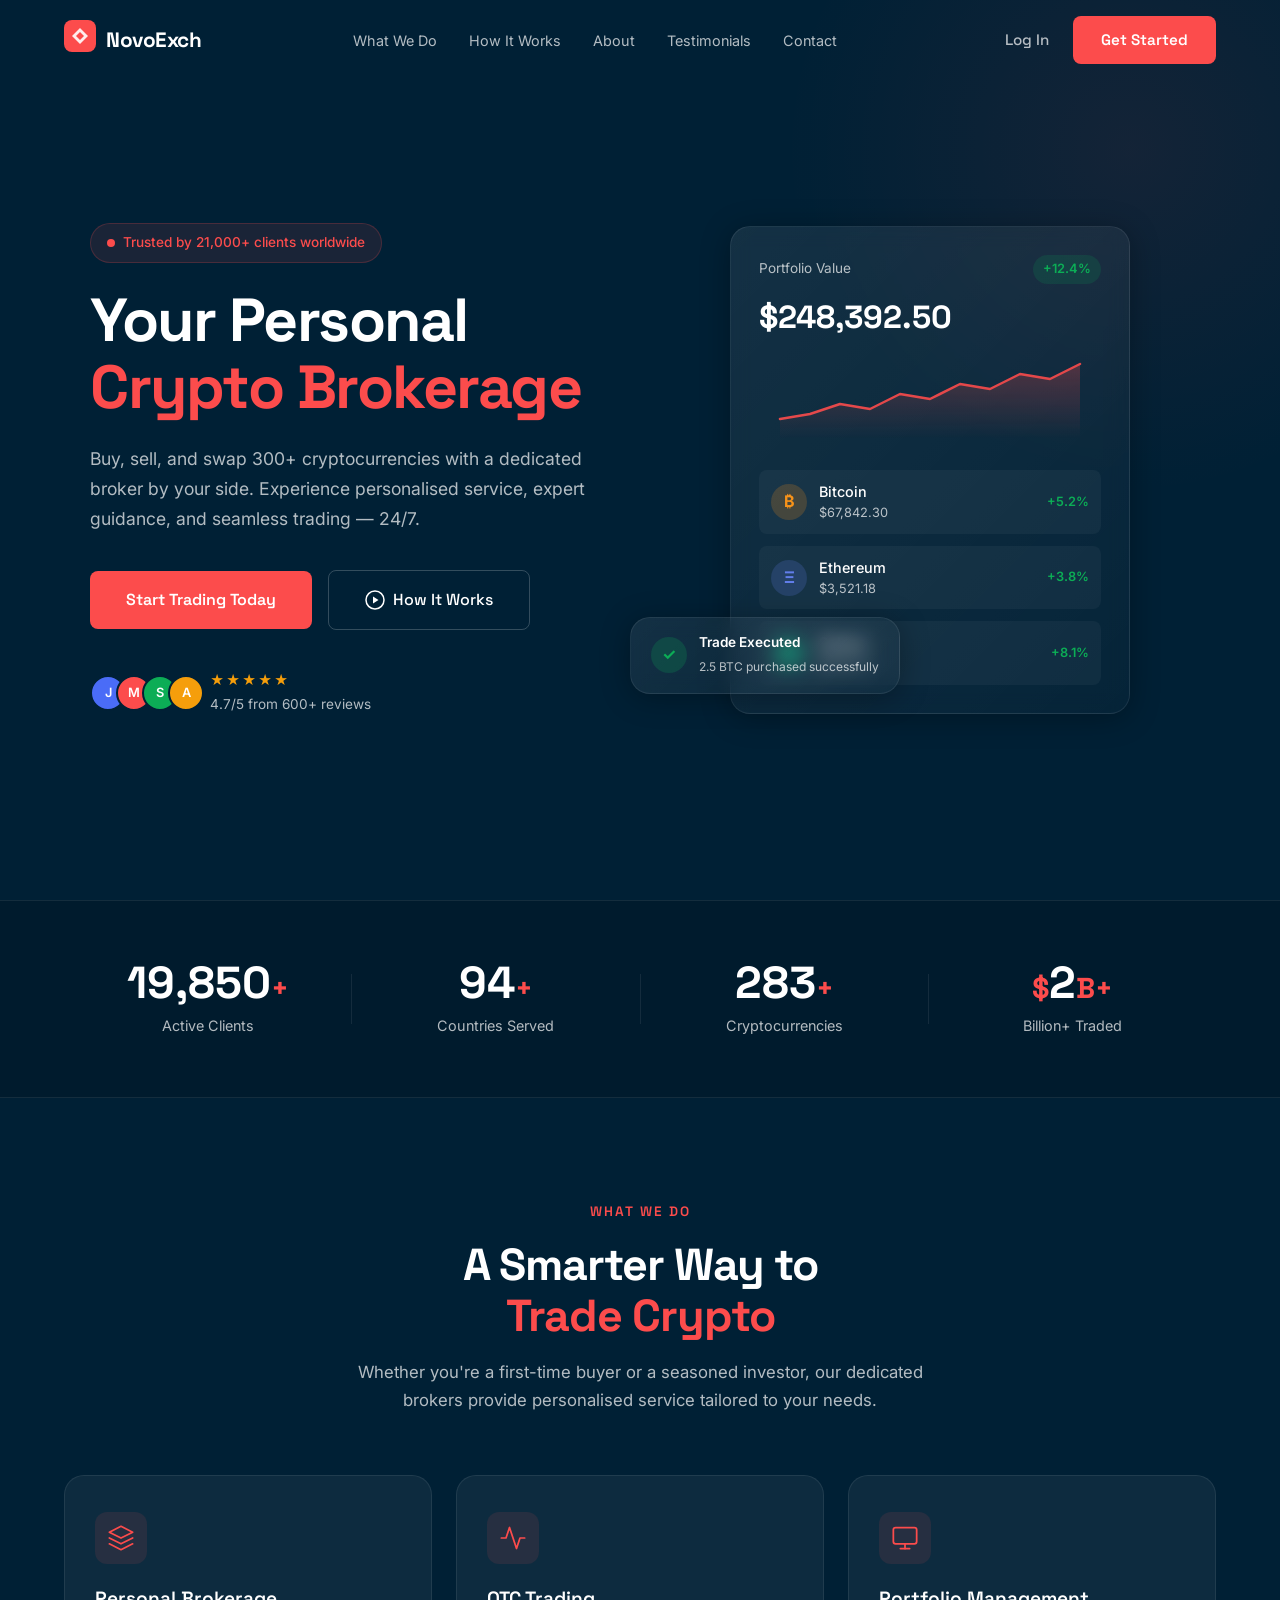
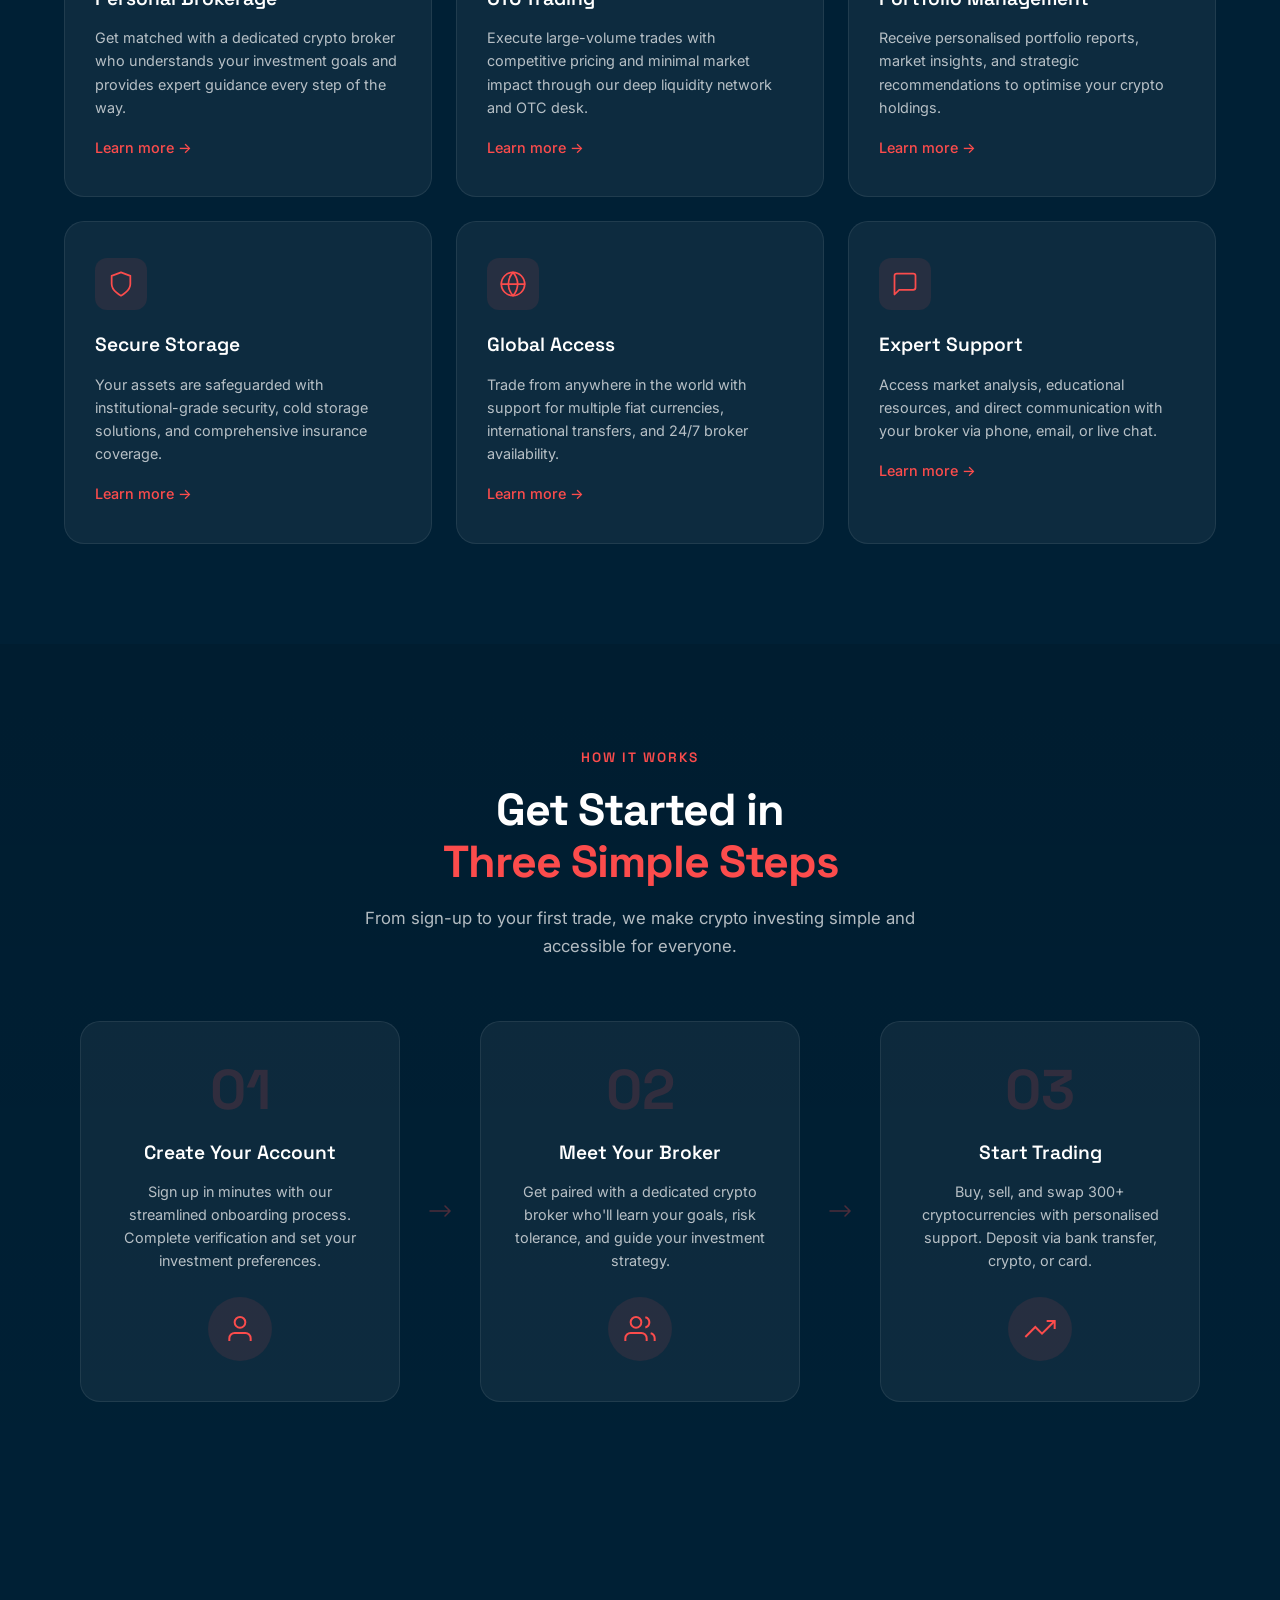
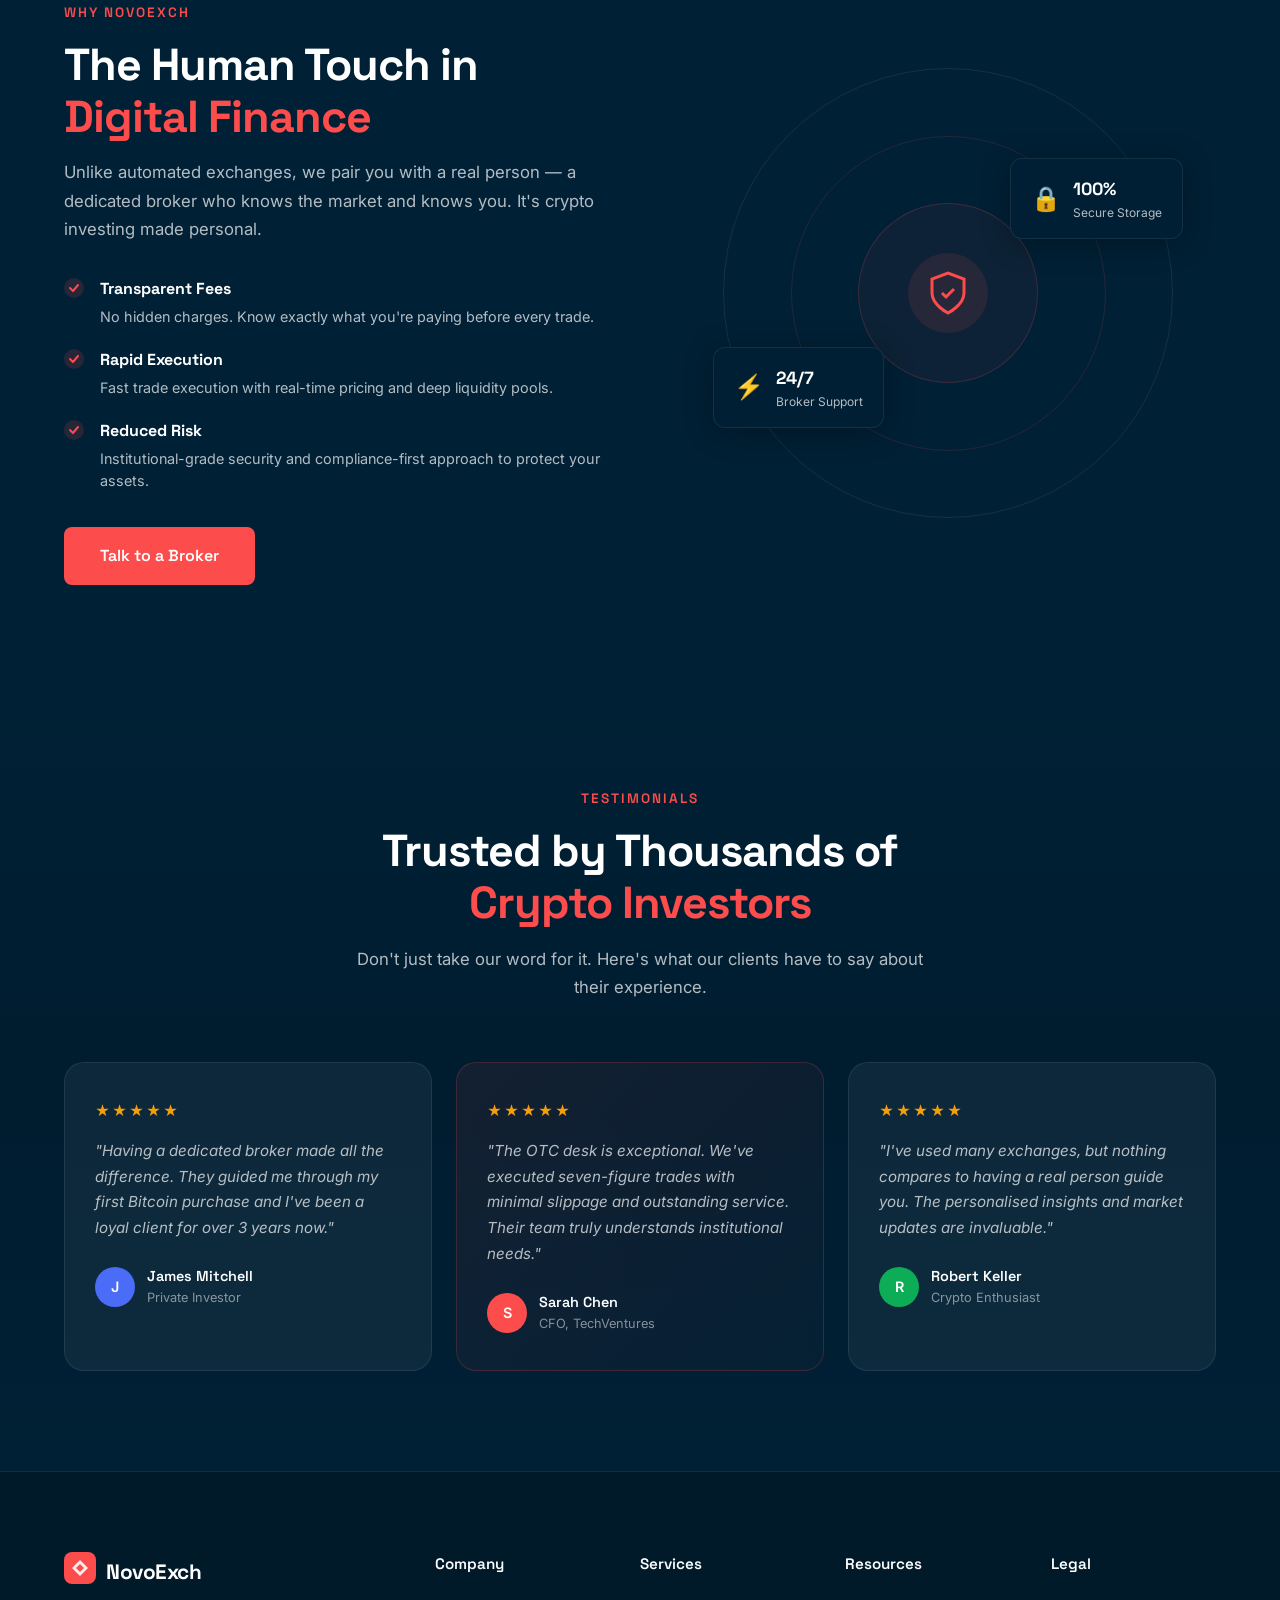
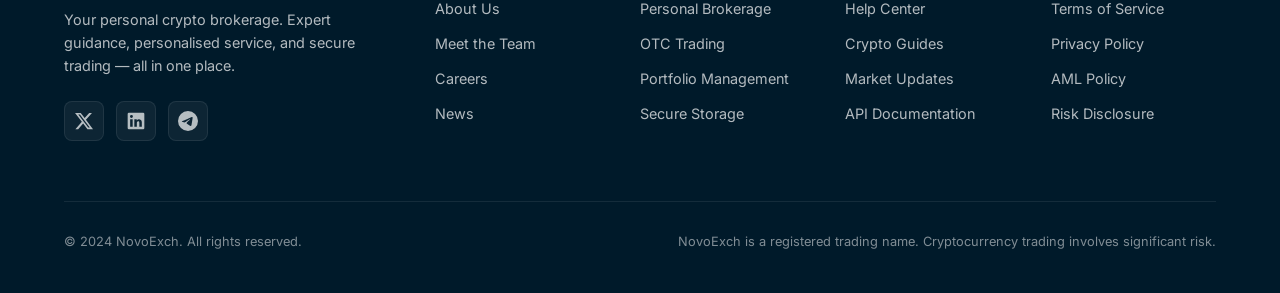
==== commit ee23e413: "Add mobile login button beside hamburger and auth buttons in mobile menu Show a Log In button next t" ====
--- a/index.html
+++ b/index.html
@@ -29,16 +29,23 @@
                 <a href="#about">About</a>
                 <a href="#testimonials">Testimonials</a>
                 <a href="signup.html">Contact</a>
+                <div class="mobile-menu-actions">
+                    <a href="login.html" class="btn-login-menu">Log In</a>
+                    <a href="signup.html" class="btn-primary-menu">Get Started</a>
+                </div>
             </div>
             <div class="nav-actions">
                 <a href="login.html" class="btn-login">Log In</a>
                 <a href="signup.html" class="btn-primary">Get Started</a>
             </div>
-            <button class="mobile-toggle" id="mobileToggle" aria-label="Toggle menu">
-                <span></span>
-                <span></span>
-                <span></span>
-            </button>
+            <div class="nav-mobile-right">
+                <a href="login.html" class="btn-login mobile-login-btn">Log In</a>
+                <button class="mobile-toggle" id="mobileToggle" aria-label="Toggle menu">
+                    <span></span>
+                    <span></span>
+                    <span></span>
+                </button>
+            </div>
         </div>
     </nav>
 
--- a/styles.css
+++ b/styles.css
@@ -181,6 +181,10 @@
     position: relative;
 }
 
+.mobile-menu-actions {
+    display: none;
+}
+
 .nav-links a::after {
     content: '';
     position: absolute;
@@ -204,6 +208,17 @@
     display: flex;
     align-items: center;
     gap: 8px;
+}
+
+.nav-mobile-right {
+    display: none;
+    align-items: center;
+    gap: 12px;
+    z-index: 100;
+}
+
+.mobile-login-btn {
+    display: none;
 }
 
 .mobile-toggle {
@@ -1219,6 +1234,26 @@
     .nav-links,
     .nav-actions {
         display: none;
+    }
+
+    .nav-mobile-right {
+        display: flex;
+    }
+
+    .mobile-login-btn {
+        display: inline-block;
+        font-size: 0.85rem;
+        font-weight: 500;
+        color: var(--white);
+        padding: 8px 16px;
+        border: 1px solid var(--card-border);
+        border-radius: var(--radius-sm);
+        transition: var(--transition);
+    }
+
+    .mobile-login-btn:hover {
+        border-color: var(--secondary);
+        background: rgba(252, 76, 76, 0.1);
     }
 
     .mobile-toggle {
@@ -1238,10 +1273,44 @@
         align-items: center;
         gap: 24px;
         z-index: 99;
+        padding-bottom: 120px;
     }
 
     .nav-links.active a {
         font-size: 1.2rem;
+    }
+
+    .nav-links.active .mobile-menu-actions {
+        position: absolute;
+        bottom: 60px;
+        left: 0;
+        right: 0;
+        display: flex;
+        flex-direction: column;
+        align-items: center;
+        gap: 12px;
+        padding: 0 40px;
+    }
+
+    .nav-links.active .mobile-menu-actions a {
+        display: block;
+        width: 100%;
+        text-align: center;
+        padding: 14px;
+        border-radius: var(--radius-sm);
+        font-family: var(--font-heading);
+        font-weight: 600;
+        font-size: 1rem;
+    }
+
+    .nav-links.active .mobile-menu-actions .btn-login-menu {
+        border: 1px solid var(--card-border);
+        color: var(--white);
+    }
+
+    .nav-links.active .mobile-menu-actions .btn-primary-menu {
+        background: var(--secondary);
+        color: var(--white);
     }
 
     .hero {
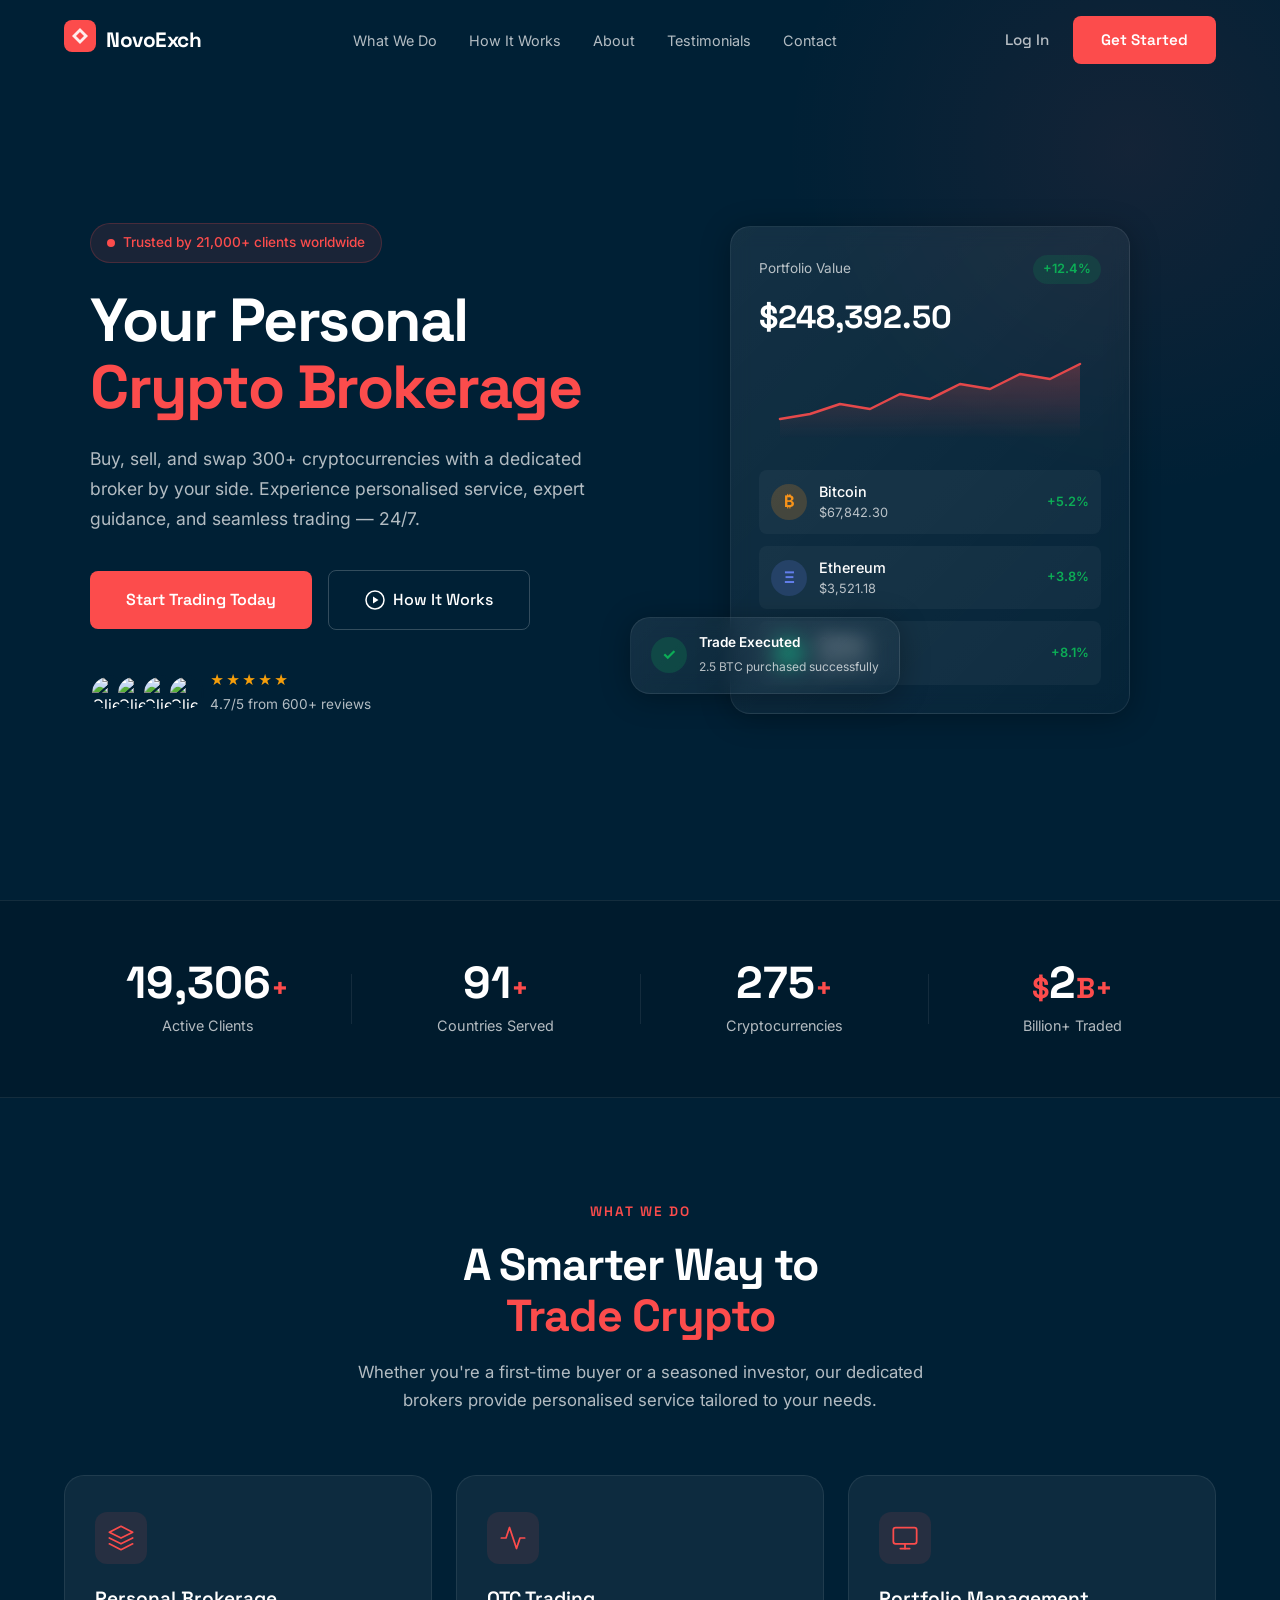
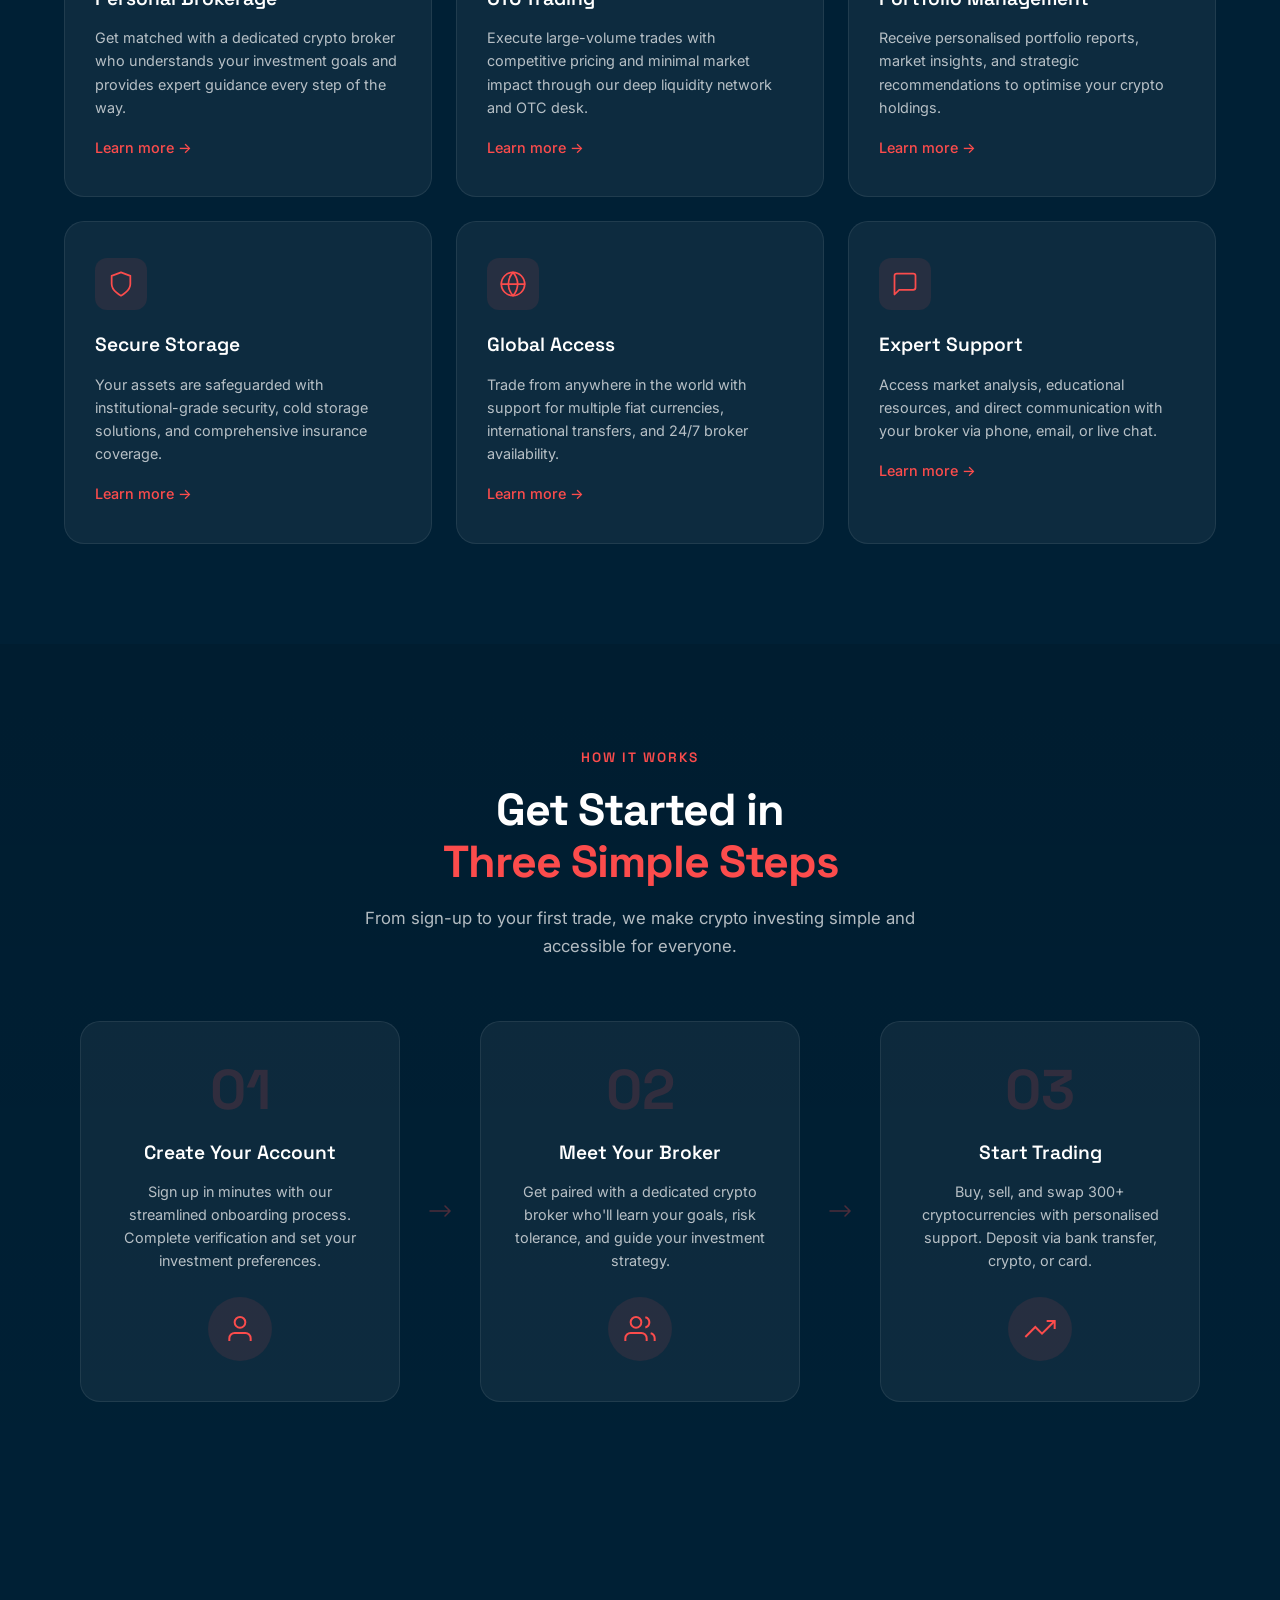
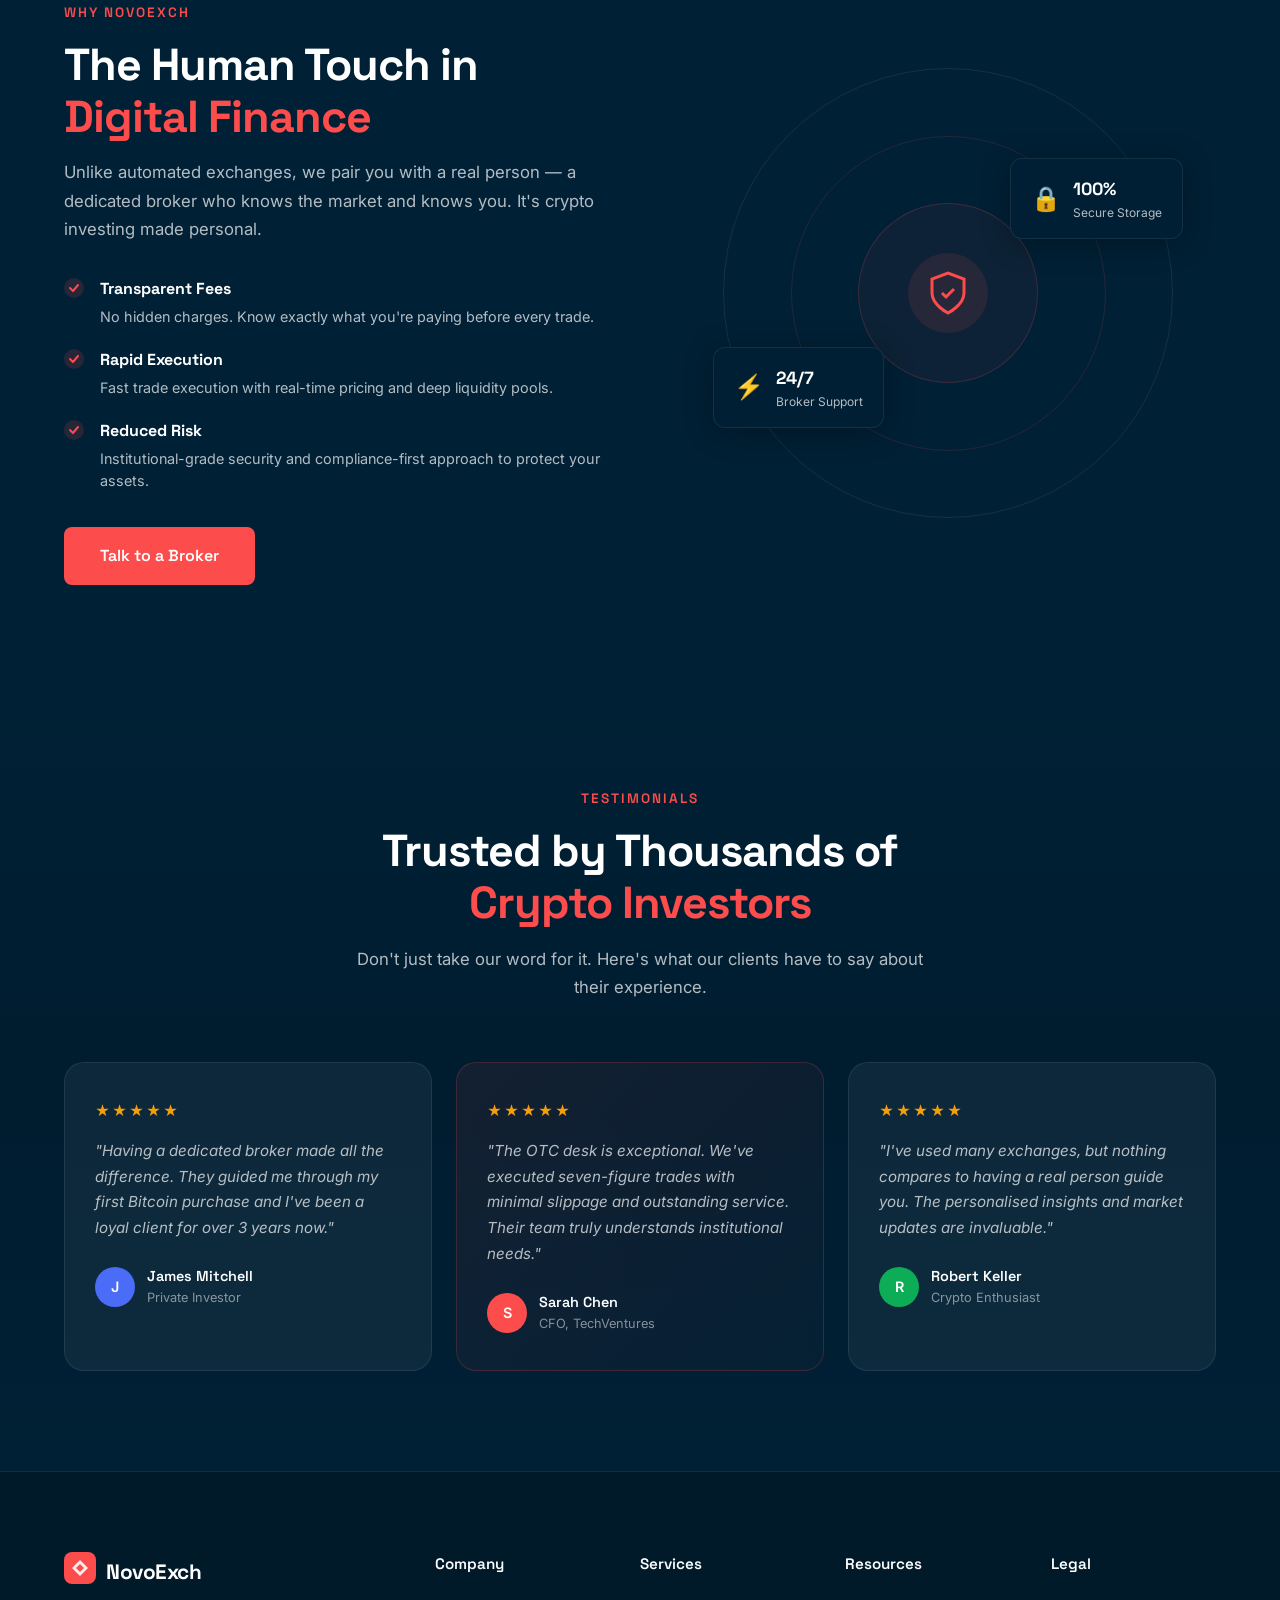
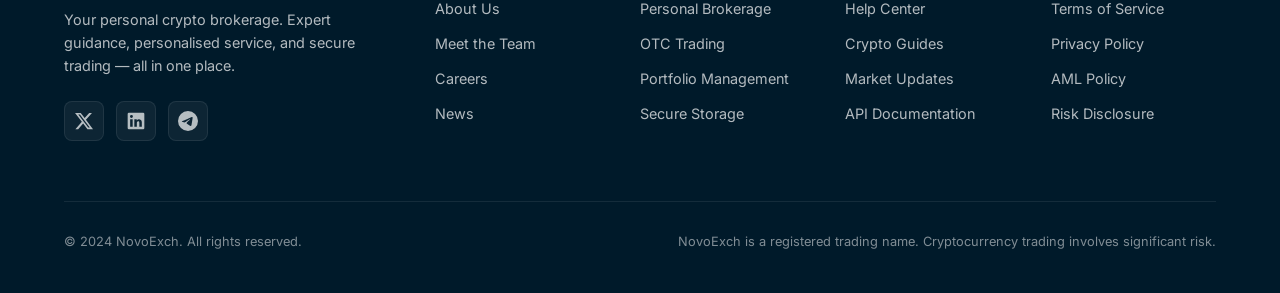
==== commit 664f3d84: "Add real avatar images to hero trust section Replace letter-initial avatars with actual profile phot" ====
--- a/index.html
+++ b/index.html
@@ -72,10 +72,10 @@
                 </div>
                 <div class="hero-trust">
                     <div class="trust-avatars">
-                        <div class="avatar" style="background: #4a6cf7;">J</div>
-                        <div class="avatar" style="background: #fc4c4c;">M</div>
-                        <div class="avatar" style="background: #0cad56;">S</div>
-                        <div class="avatar" style="background: #f59e0b;">A</div>
+                        <img class="avatar" src="https://randomuser.me/api/portraits/men/32.jpg" alt="Client">
+                        <img class="avatar" src="https://randomuser.me/api/portraits/women/44.jpg" alt="Client">
+                        <img class="avatar" src="https://randomuser.me/api/portraits/men/65.jpg" alt="Client">
+                        <img class="avatar" src="https://randomuser.me/api/portraits/women/68.jpg" alt="Client">
                     </div>
                     <div class="trust-info">
                         <div class="trust-stars">★★★★★</div>
--- a/styles.css
+++ b/styles.css
@@ -349,11 +349,7 @@
     width: 36px;
     height: 36px;
     border-radius: 50%;
-    display: flex;
-    align-items: center;
-    justify-content: center;
-    font-weight: 600;
-    font-size: 0.8rem;
+    object-fit: cover;
     border: 2px solid var(--primary);
     margin-right: -10px;
 }
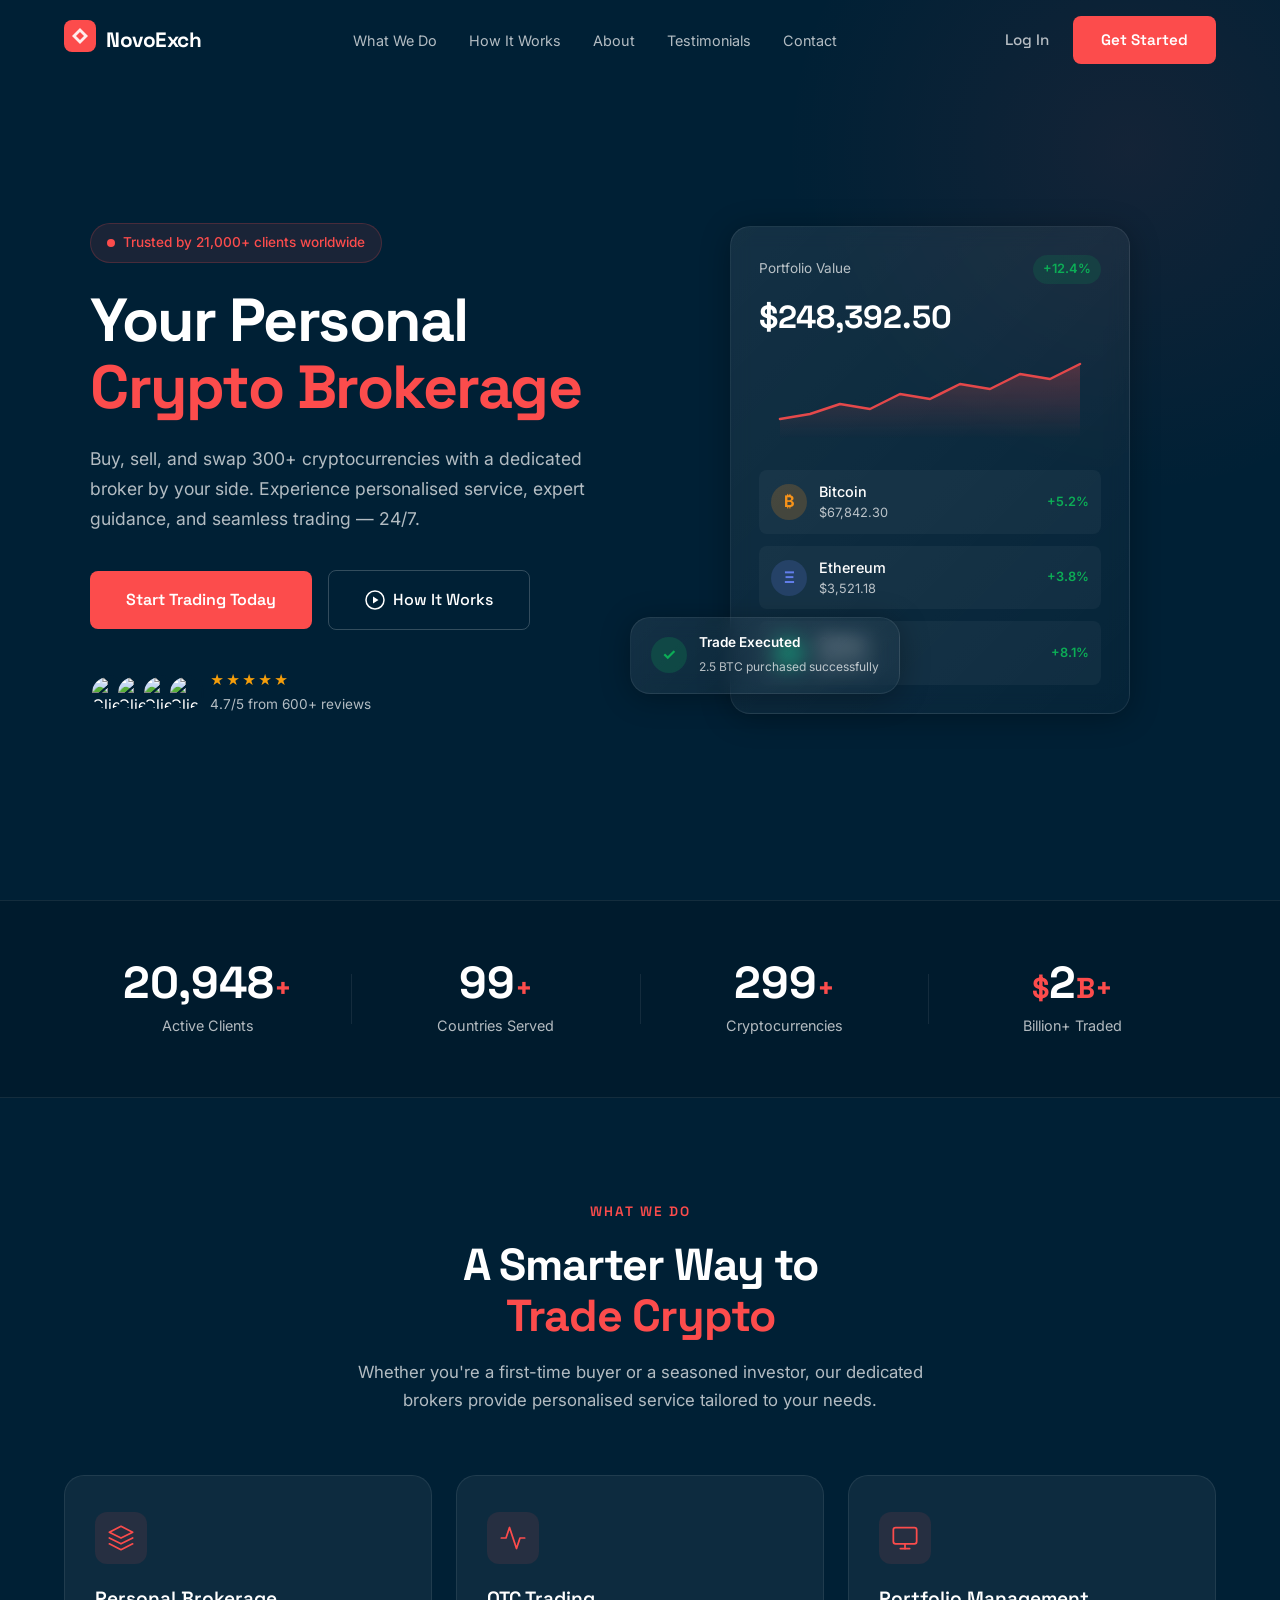
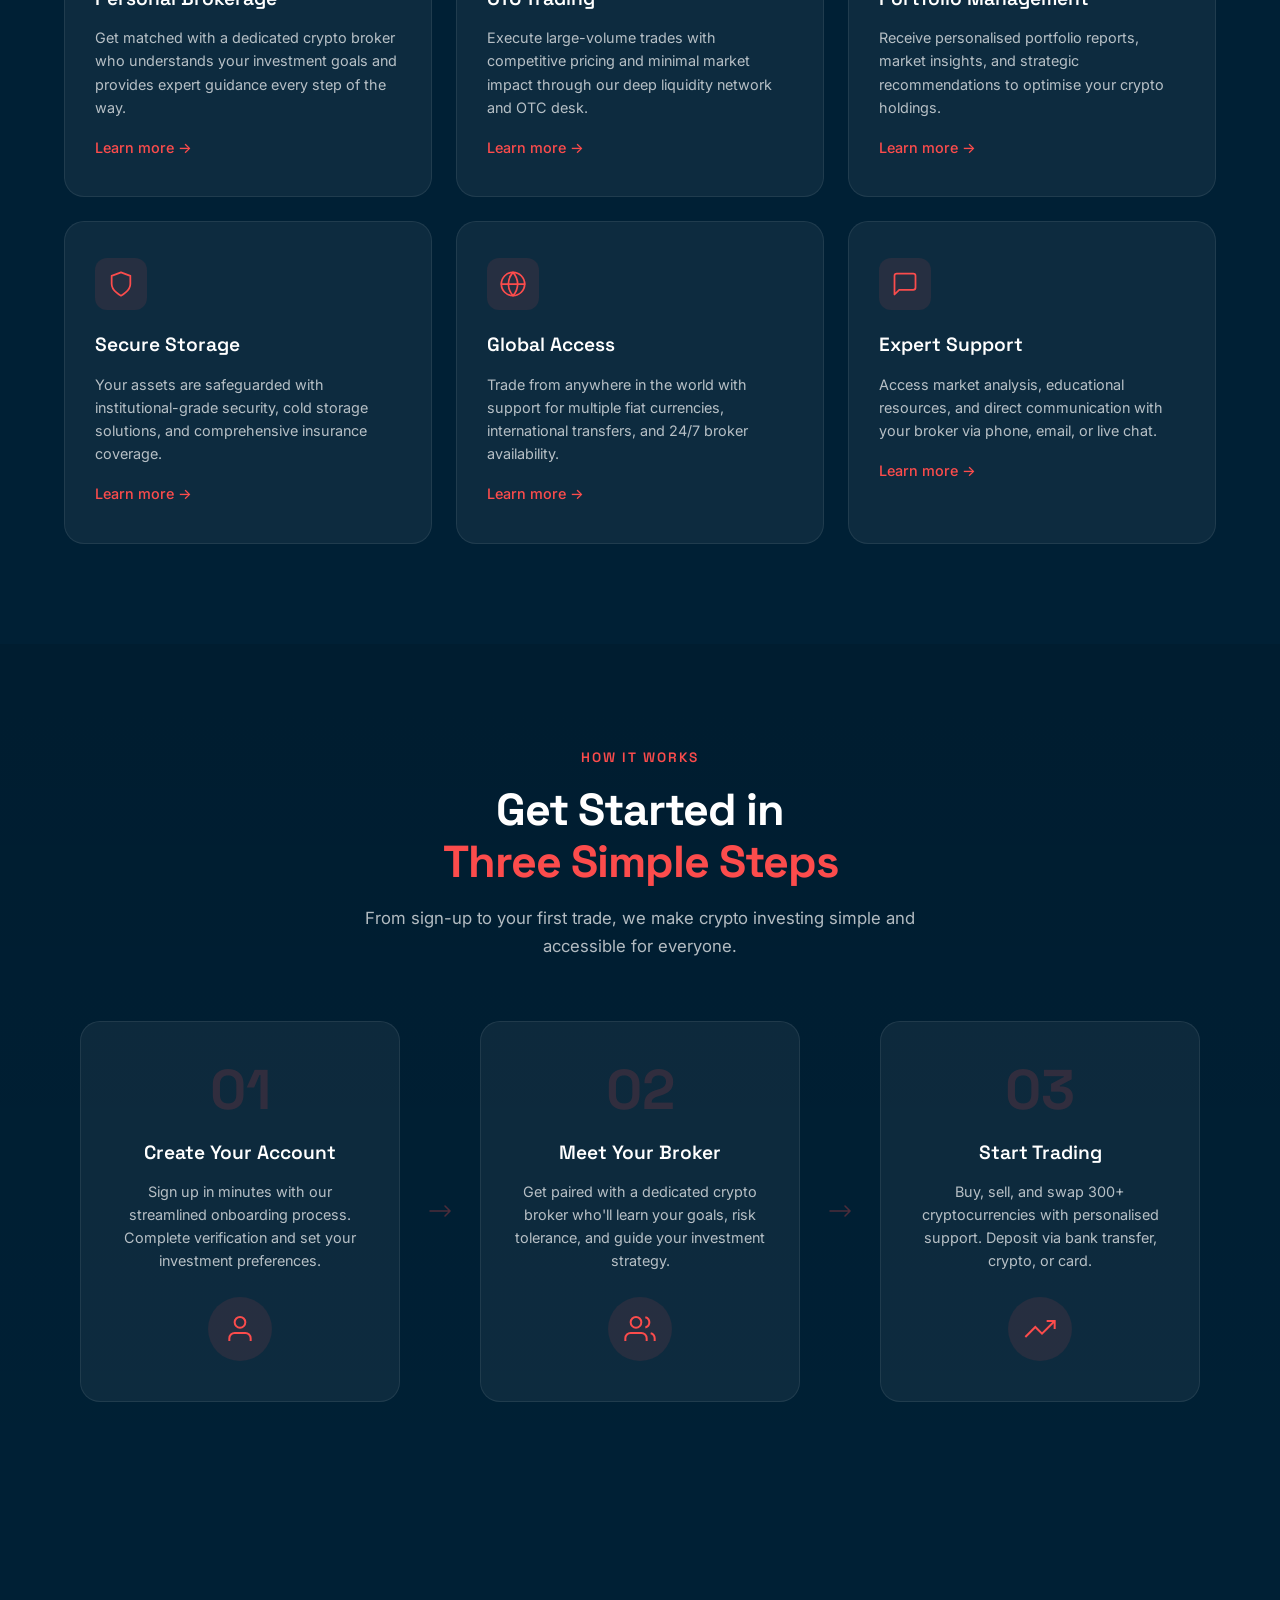
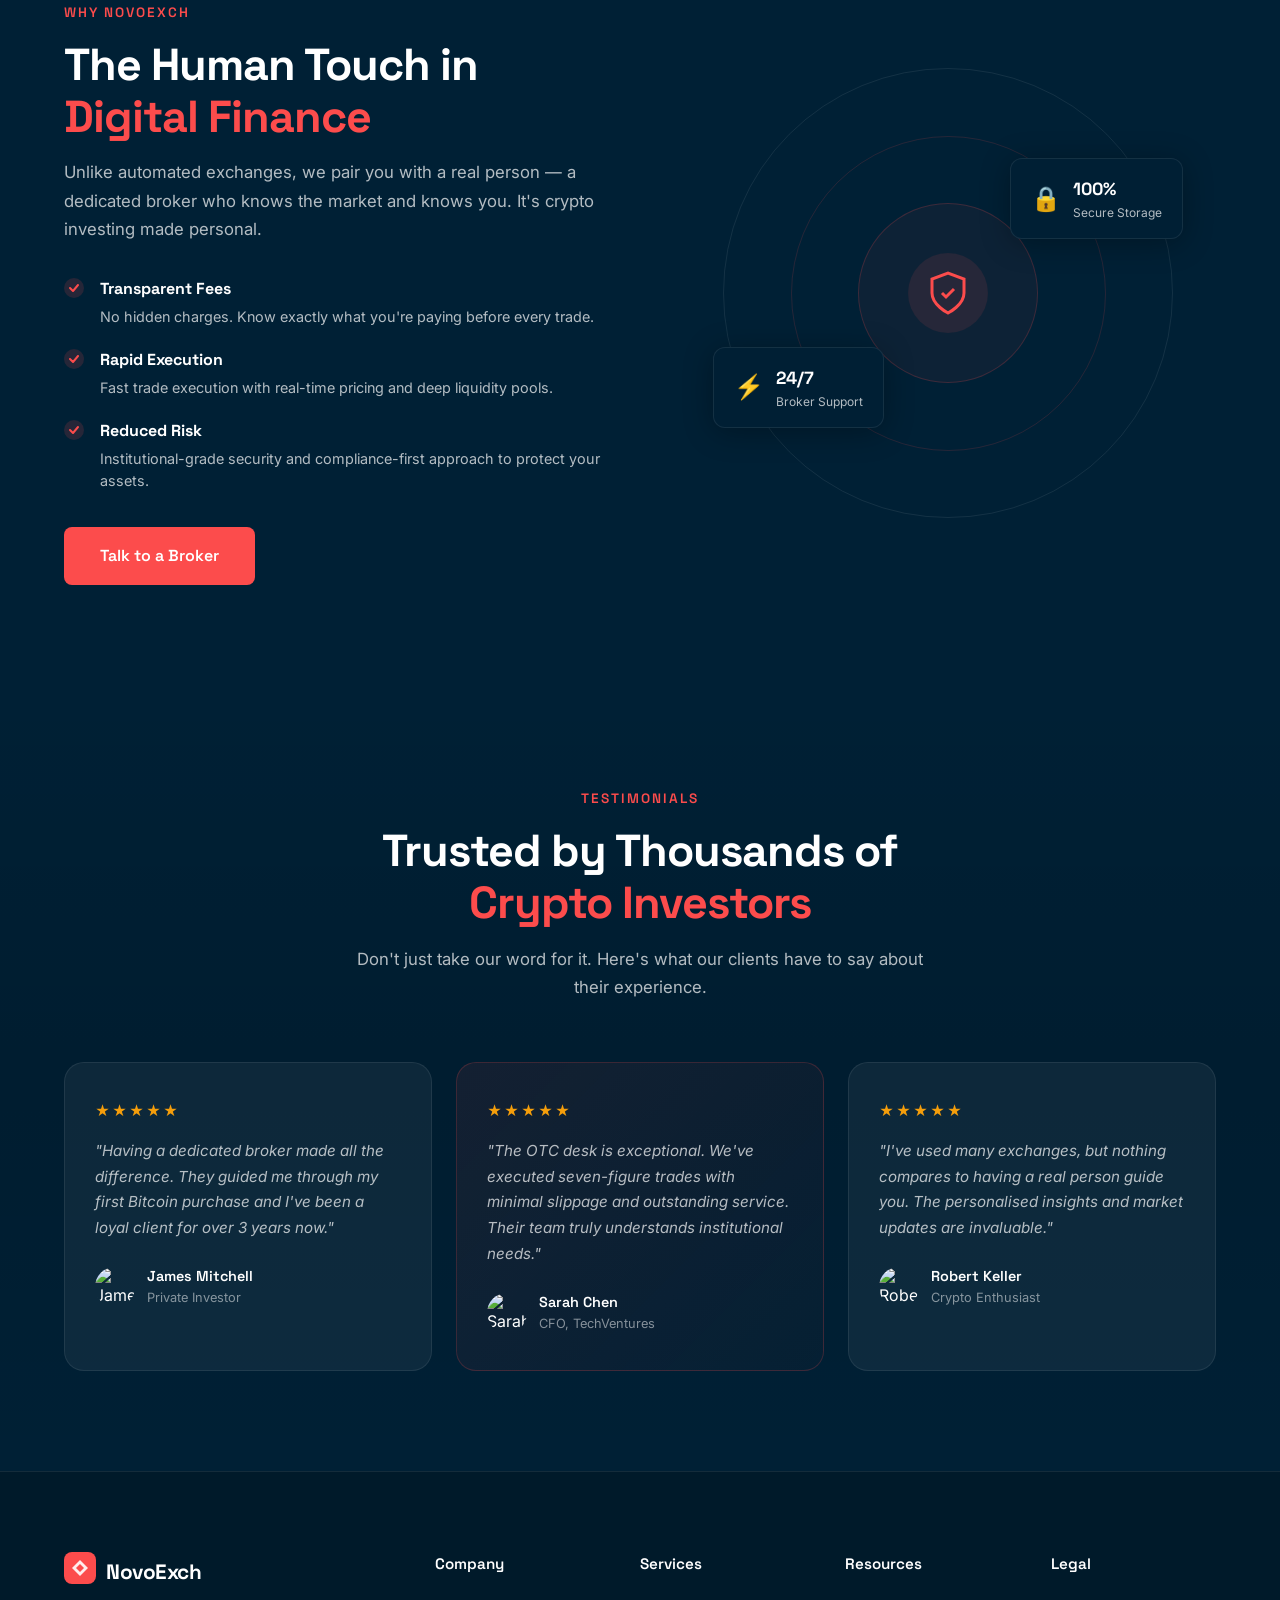
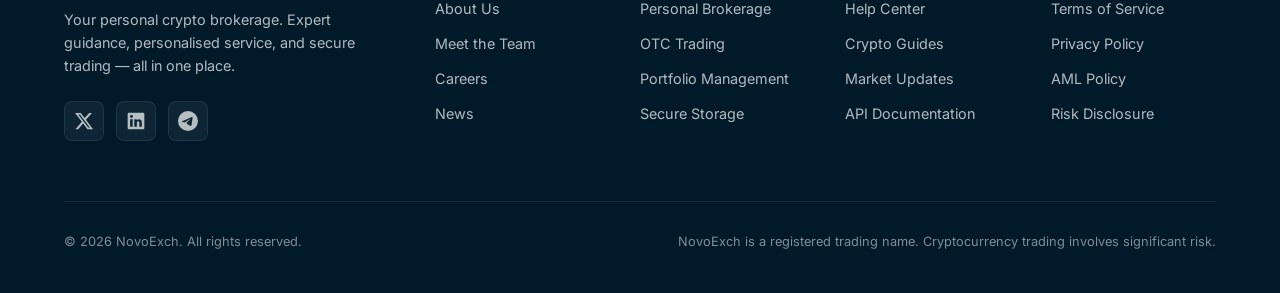
==== commit de0b693e: "Add real profile photos to testimonial review avatars Replace letter-initial divs with actual profil" ====
--- a/index.html
+++ b/index.html
@@ -408,7 +408,7 @@
                     <div class="testimonial-stars">★★★★★</div>
                     <p>"Having a dedicated broker made all the difference. They guided me through my first Bitcoin purchase and I've been a loyal client for over 3 years now."</p>
                     <div class="testimonial-author">
-                        <div class="author-avatar" style="background: #4a6cf7;">J</div>
+                        <img class="author-avatar" src="https://randomuser.me/api/portraits/men/75.jpg" alt="James Mitchell">
                         <div>
                             <div class="author-name">James Mitchell</div>
                             <div class="author-role">Private Investor</div>
@@ -419,7 +419,7 @@
                     <div class="testimonial-stars">★★★★★</div>
                     <p>"The OTC desk is exceptional. We've executed seven-figure trades with minimal slippage and outstanding service. Their team truly understands institutional needs."</p>
                     <div class="testimonial-author">
-                        <div class="author-avatar" style="background: #fc4c4c;">S</div>
+                        <img class="author-avatar" src="https://randomuser.me/api/portraits/women/26.jpg" alt="Sarah Chen">
                         <div>
                             <div class="author-name">Sarah Chen</div>
                             <div class="author-role">CFO, TechVentures</div>
@@ -430,7 +430,7 @@
                     <div class="testimonial-stars">★★★★★</div>
                     <p>"I've used many exchanges, but nothing compares to having a real person guide you. The personalised insights and market updates are invaluable."</p>
                     <div class="testimonial-author">
-                        <div class="author-avatar" style="background: #0cad56;">R</div>
+                        <img class="author-avatar" src="https://randomuser.me/api/portraits/men/41.jpg" alt="Robert Keller">
                         <div>
                             <div class="author-name">Robert Keller</div>
                             <div class="author-role">Crypto Enthusiast</div>
@@ -499,7 +499,7 @@
                 </div>
             </div>
             <div class="footer-bottom">
-                <p>&copy; 2024 NovoExch. All rights reserved.</p>
+                <p>&copy; 2026 NovoExch. All rights reserved.</p>
                 <p>NovoExch is a registered trading name. Cryptocurrency trading involves significant risk.</p>
             </div>
         </div>
--- a/styles.css
+++ b/styles.css
@@ -997,11 +997,7 @@
     width: 40px;
     height: 40px;
     border-radius: 50%;
-    display: flex;
-    align-items: center;
-    justify-content: center;
-    font-weight: 600;
-    font-size: 0.9rem;
+    object-fit: cover;
 }
 
 .author-name {
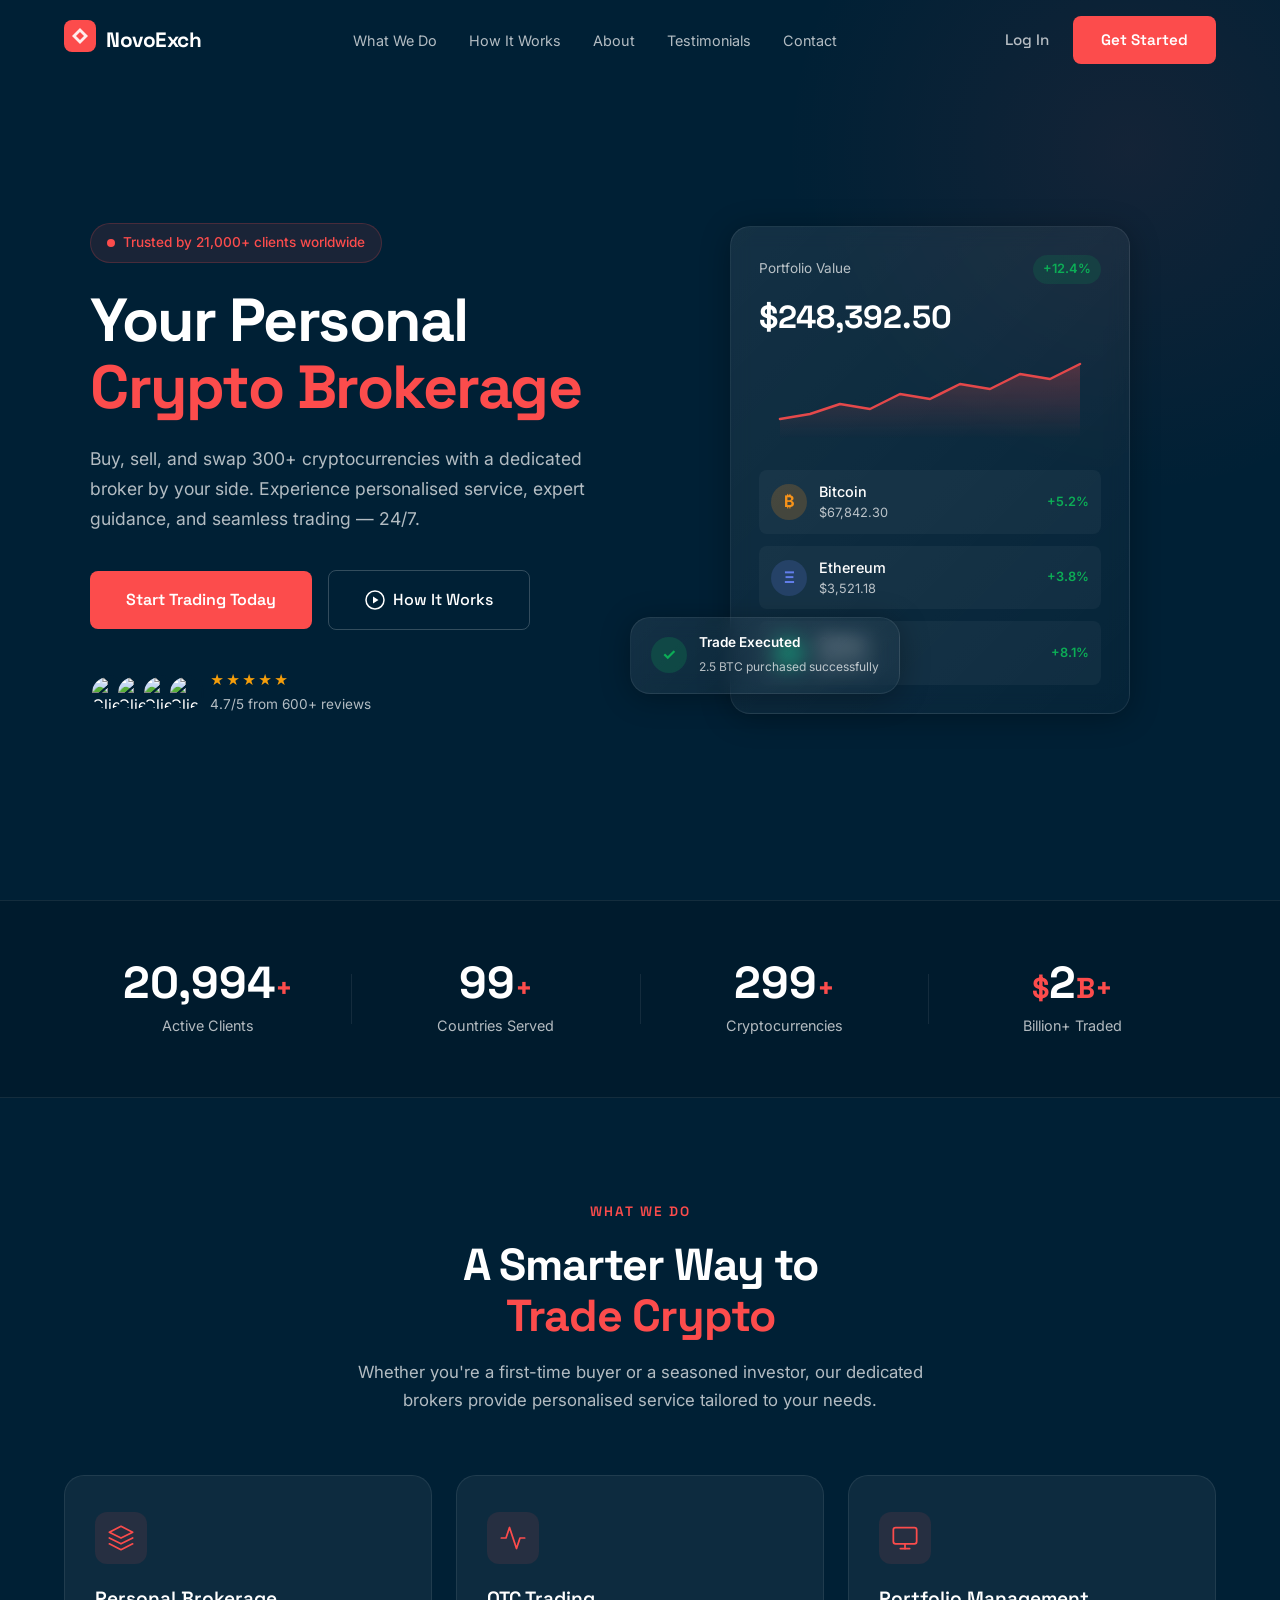
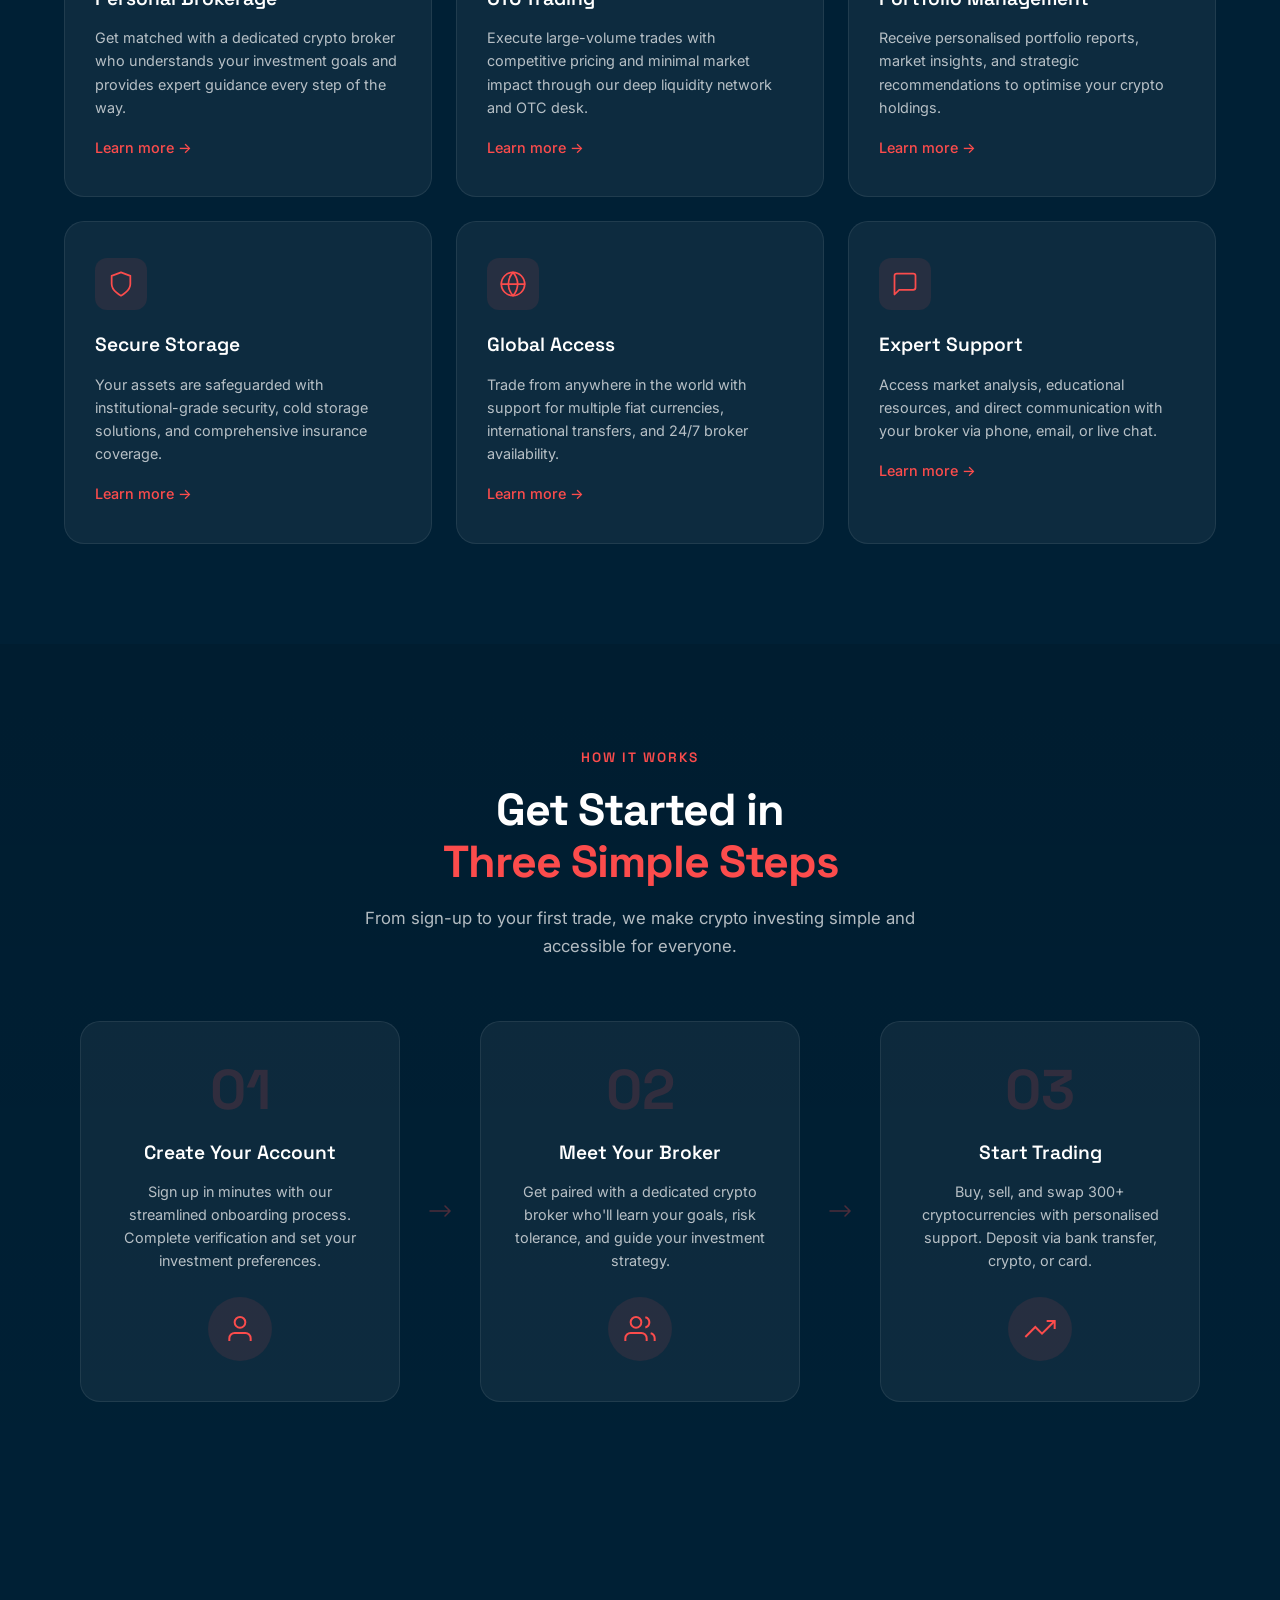
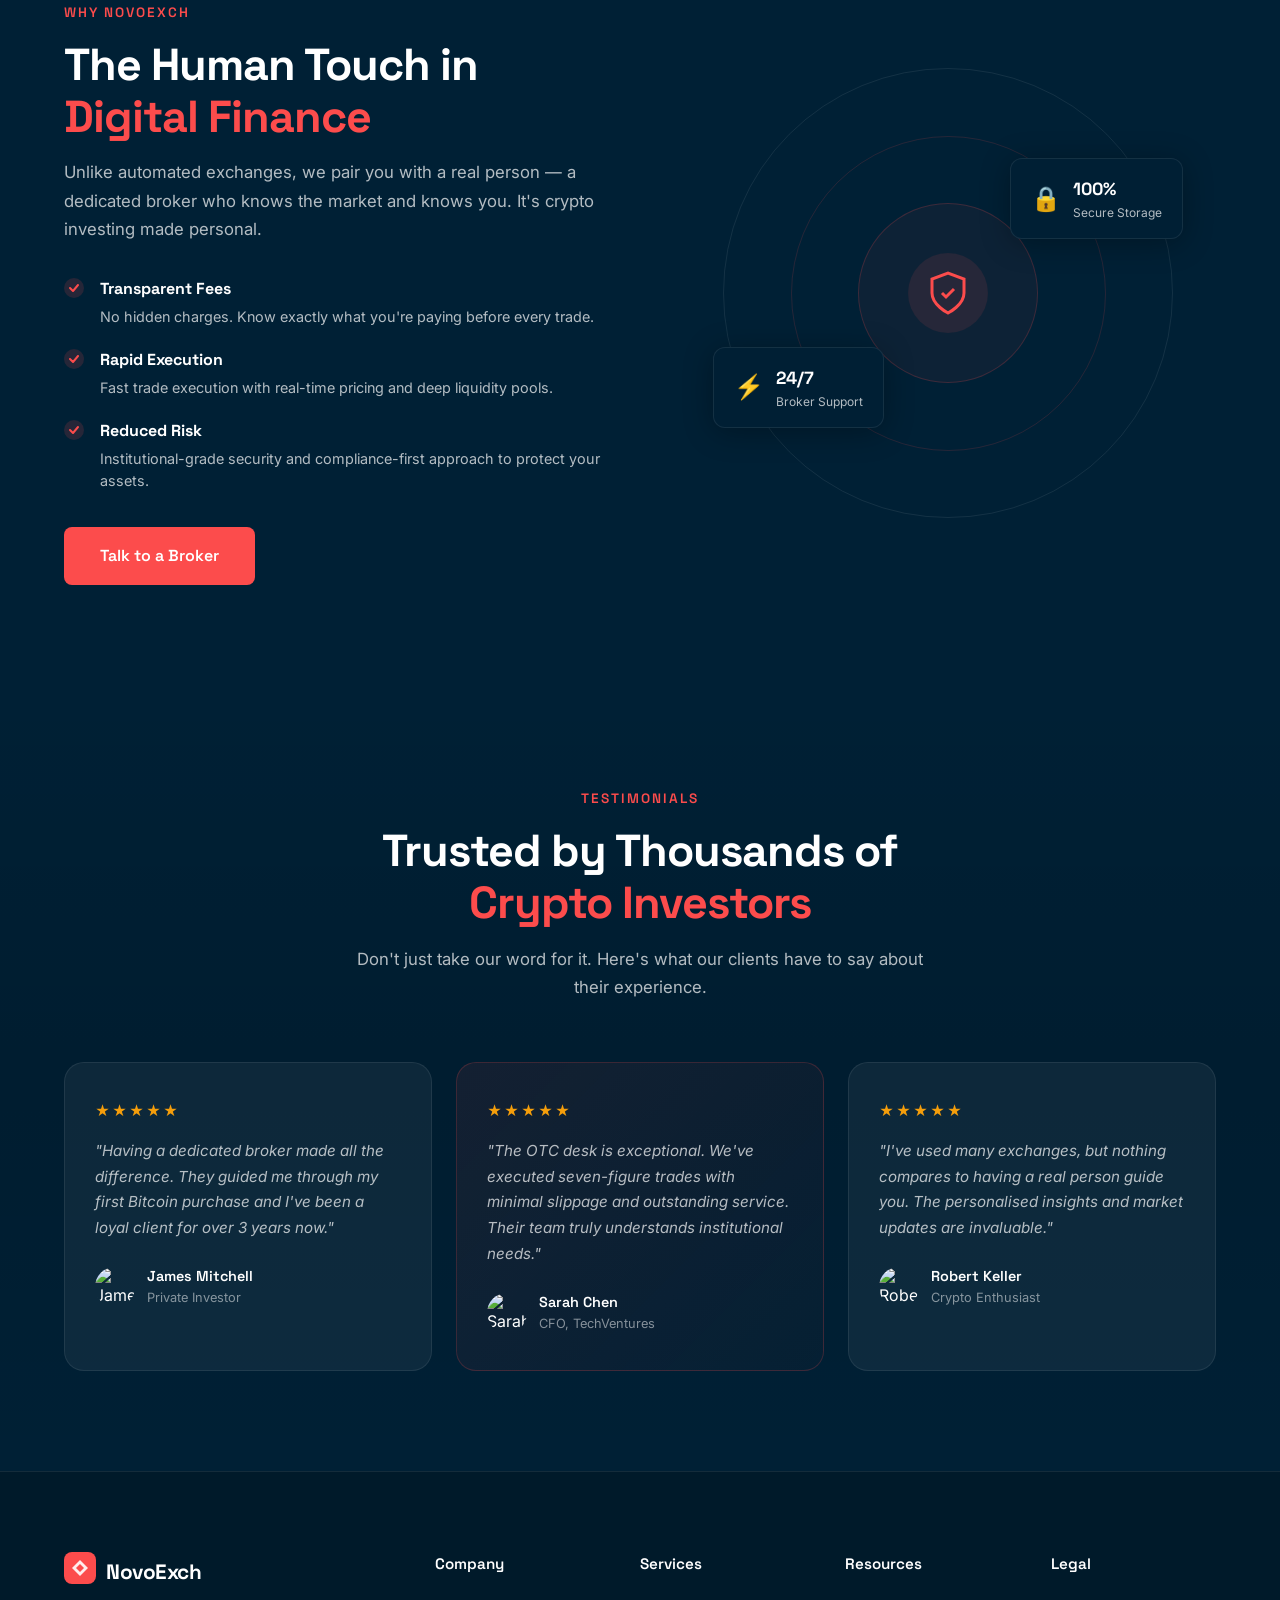
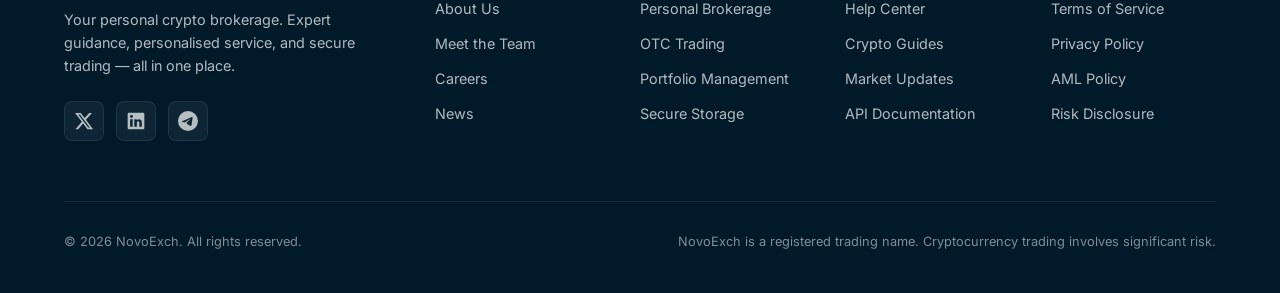
==== commit 69bf0986: "Add Contact Us page and link Talk to a Broker to WhatsApp - Create contact.html with contact info ca" ====
--- a/index.html
+++ b/index.html
@@ -28,7 +28,7 @@
                 <a href="#how-it-works">How It Works</a>
                 <a href="#about">About</a>
                 <a href="#testimonials">Testimonials</a>
-                <a href="signup.html">Contact</a>
+                <a href="contact.html">Contact</a>
                 <div class="mobile-menu-actions">
                     <a href="login.html" class="btn-login-menu">Log In</a>
                     <a href="signup.html" class="btn-primary-menu">Get Started</a>
@@ -360,7 +360,7 @@
                             </div>
                         </div>
                     </div>
-                    <a href="signup.html" class="btn-primary btn-lg">Talk to a Broker</a>
+                    <a href="https://wa.me/5491161154494" target="_blank" class="btn-primary btn-lg">Talk to a Broker</a>
                 </div>
                 <div class="about-visual">
                     <div class="about-image-card">
